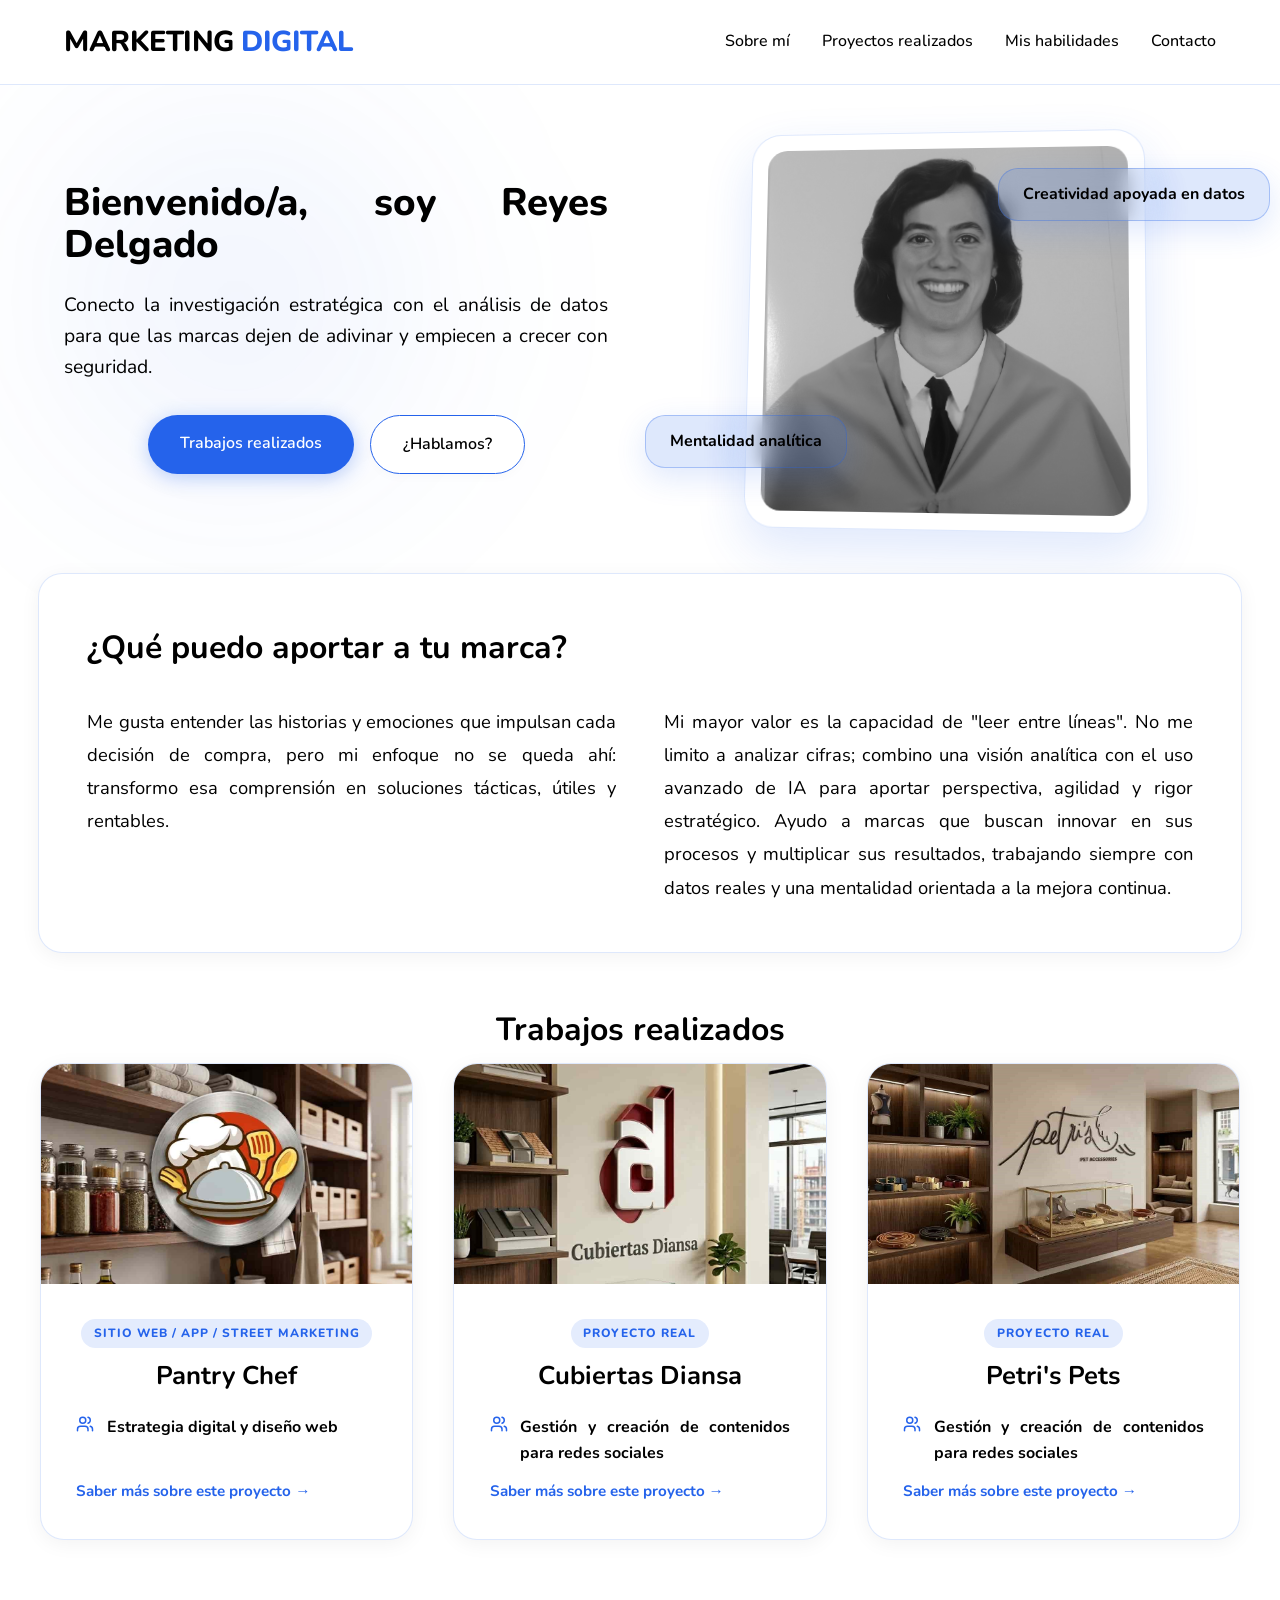
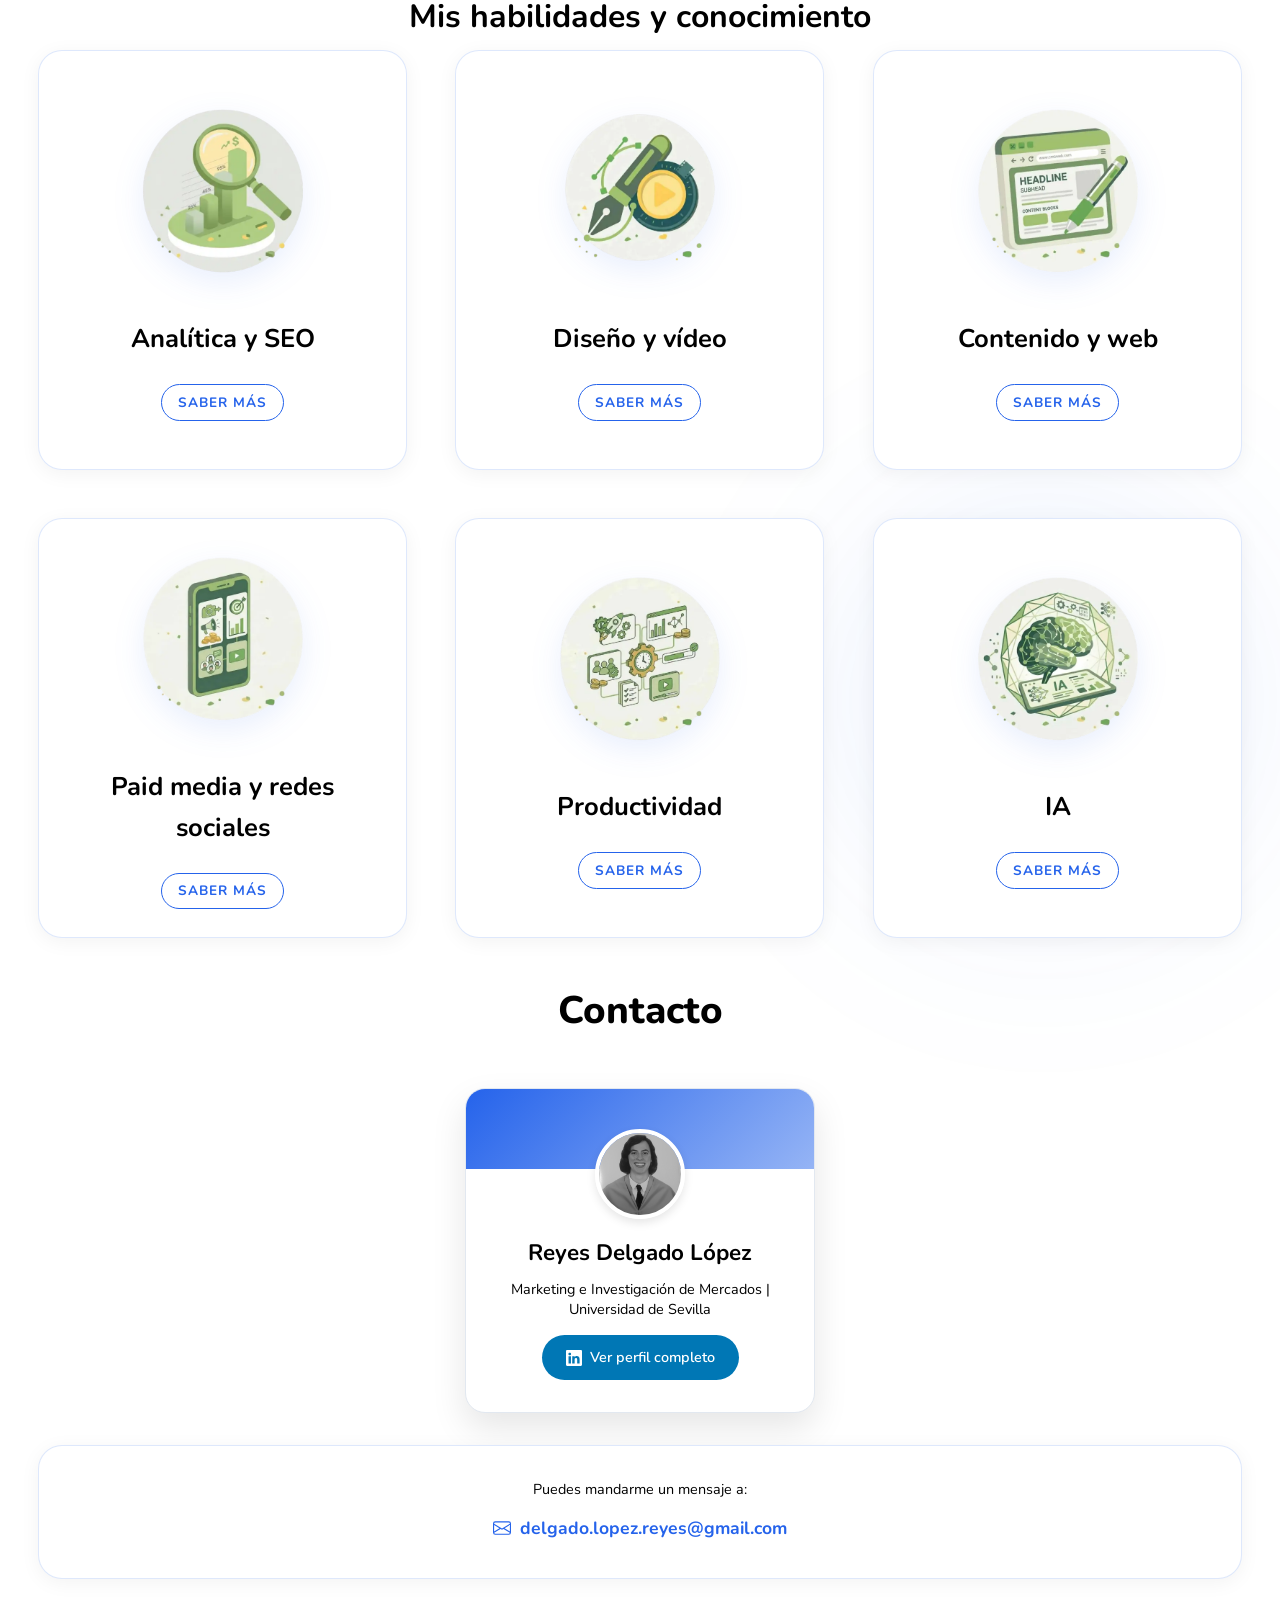
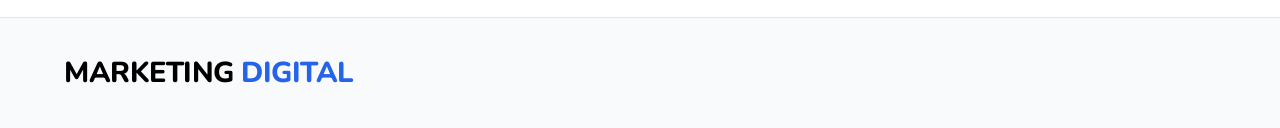
==== index.html @ f90181b6 "Add files via upload" ====
<!DOCTYPE html>
<html lang="es">
<head>
    <meta charset="UTF-8">
    <meta name="viewport" content="width=device-width, initial-scale=1.0">
    <title>Marketing digital</title>
    <meta name="description" content="Portfolio profesional de marketing digital.">
    <link rel="stylesheet" href="style.css">
    <link rel="preconnect" href="https://fonts.googleapis.com">
    <link rel="preconnect" href="https://fonts.gstatic.com" crossorigin>
    <link href="https://fonts.googleapis.com/css2?family=Nunito:wght@300;400;600;700;800&display=swap" rel="stylesheet">
    <link rel="icon" type="image/png" href="logo.png">
    <script src="https://t.contentsquare.net/uxa/c8f39b7893210.js" defer></script>
</head>
<body>
    <div class="blob-bg"></div>
    <div class="blob-bg blob-2"></div>
    <nav class="navbar">
        <a href="index.html" class="logo">MARKETING <span class="highlight">DIGITAL</span></a>
        <ul class="nav-links">
            <li><a href="#about">Sobre mí</a></li>
            <li><a href="#projects">Proyectos realizados</a></li>
            <li><a href="#expertise">Mis habilidades</a></li>
            <li><a href="#contact">Contacto</a></li>
        </ul>
        <button class="mobile-menu-btn">
            <div class="bar"></div>
            <div class="bar"></div>
            <div class="bar"></div>
        </button>
    </nav>

    <main>
        <section id="home" class="hero">
            <div class="hero-content reveal-left">
                <h1 class="title">Bienvenido/a, soy Reyes Delgado</h1>
                <p class="description">
                    Conecto la investigación estratégica con el análisis de datos para que las marcas dejen de adivinar y empiecen a crecer con seguridad.
                </p>
                <div class="cta-group">
                    <a href="#projects" class="btn btn-primary">Trabajos realizados</a>
                    <a href="#contact" class="btn btn-secondary">¿Hablamos?</a>
                </div>
            </div>
            <div class="hero-visual reveal-right">
                <div class="glass-card main-glass">
                    <img src="hero-asset.png" alt="Marketing and AI Strategy" id="hero-img" fetchpriority="high" decoding="async">
                </div>
                <div class="floating-badge badge-1">Creatividad apoyada en datos</div>
                <div class="floating-badge badge-2">Mentalidad analítica</div>
            </div>
        </section>

        <section id="about" class="about reveal">
            <div class="glass-card about-card" style="padding: 3rem;">
                <h2 class="section-title" style="margin-bottom: 2rem; text-align: left;">¿Qué puedo aportar a tu marca?</h2>
                <div style="display: grid; grid-template-columns: repeat(auto-fit, minmax(400px, 1fr)); gap: 3rem;">
                    <p style="font-size: 1.15rem; color: var(--text-muted); line-height: 1.8; text-align: justify;">
                        Me gusta entender las historias y emociones que impulsan cada decisión de compra, pero mi enfoque no se queda ahí: transformo esa comprensión en soluciones tácticas, útiles y rentables.
                    </p>
                    <p style="font-size: 1.15rem; color: var(--text-muted); line-height: 1.8; text-align: justify;">
                        Mi mayor valor es la capacidad de "leer entre líneas". No me limito a analizar cifras; combino una visión analítica con el uso avanzado de IA para aportar perspectiva, agilidad y rigor estratégico. Ayudo a marcas que buscan innovar en sus procesos y multiplicar sus resultados, trabajando siempre con datos reales y una mentalidad orientada a la mejora continua.
                    </p>
                </div>
            </div>
        </section>

        <section id="projects" class="projects reveal">
            <h2 class="section-title">Trabajos realizados</h2>            
            <div class="projects-grid">
                <!-- Proyecto 1: Pantry Chef -->
                <div class="project-card glass-card" 
                     data-title="Pantry Chef"
                     data-image="pantry-chef.jpg"
                     data-role="Desarrollo de plataforma web, estrategia de marketing digital y diseño de experiencia de usuario (UX)."
                     data-problem="El desperdicio alimentario y la falta de tiempo para planificar comidas saludables. Muchos usuarios no saben qué cocinar con los ingredientes que ya tienen en casa, lo que genera gastos innecesarios y desperdicio."
                     data-solution="Creación de Pantry Chef, una solución digital que transforma la despensa en un aliado saludable. Diseñé una landing page optimizada y una estrategia de comunidad que fomenta la sostenibilidad a través de recetas personalizadas e inteligentes."
                     data-results="Identidad de marca consolidada, una interfaz intuitiva con alta tasa de conversión proyectada y una comunidad activa que reduce el impacto ambiental individual.">
                    <div class="project-image">
                        <img src="pantry-chef.jpg" alt="Pantry Chef Landing Page">
                        <div class="project-overlay">
                            <a href="proyecto-pantry-chef.html" class="view-project-btn">Ver proyecto completo</a>
                        </div>
                    </div>
                    <div class="project-info">
                        <div class="project-header">
                            <span class="project-tag">Sitio Web / App / Street Marketing</span>
                            <h3>Pantry Chef</h3>
                        </div>
                        <p class="project-role">
                            <svg xmlns="http://www.w3.org/2000/svg" width="18" height="18" viewBox="0 0 24 24" fill="none" stroke="currentColor" stroke-width="2" stroke-linecap="round" stroke-linejoin="round"><path d="M16 21v-2a4 4 0 0 0-4-4H6a4 4 0 0 0-4 4v2"/><circle cx="9" cy="7" r="4"/><path d="M22 21v-2a4 4 0 0 0-3-3.87"/><path d="M16 3.13a4 4 0 0 1 0 7.75"/></svg>
                            <strong>Estrategia digital y diseño web</strong>
                        </p>
                        
                        
                        
                        <a href="proyecto-pantry-chef.html" class="more-link">Saber más sobre este proyecto →</a>
                    </div>
                </div>

                <!-- Proyecto 2 -->
                <div class="project-card glass-card"
                     data-title="Cubiertas Diansa"
                     data-image="cubiertas-diansa.jpg"
                     data-role="Gestión y creación de contenidos para las redes sociales."
                     data-problem="Una empresa de servicios perdía el 60% de sus leads por falta de seguimiento inmediato y personalización. El equipo de ventas no daba abasto con las consultas manuales, lo que generaba frustración en los clientes."
                     data-solution="Propuse la integración de un sistema de pre-calificación mediante IA que automatiza la primera respuesta. Esto permite segmentar los leads en tiempo real según su intención de compra y derivarlos automáticamente al comercial adecuado."
                     data-results="Reducción del tiempo de respuesta de 4 horas a 2 minutos. Incremento del 25% en la tasa de cierre de ventas y ahorro de 10 horas semanales por empleado en tareas administrativas.">
                    <div class="project-image">
                        <img src="cubiertas-diansa.jpg" alt="Cubiertas Diansa">
                        <div class="project-overlay">
                            <a href="proyecto-cubiertas-diansa.html" class="view-project-btn">Ver proyecto completo</a>
                        </div>
                    </div>
                    <div class="project-info">
                        <div class="project-header">
                            <span class="project-tag">Proyecto real</span>
                            <h3>Cubiertas Diansa</h3>
                        </div>
                        <p class="project-role">
                            <svg xmlns="http://www.w3.org/2000/svg" width="18" height="18" viewBox="0 0 24 24" fill="none" stroke="currentColor" stroke-width="2" stroke-linecap="round" stroke-linejoin="round"><path d="M16 21v-2a4 4 0 0 0-4-4H6a4 4 0 0 0-4 4v2"/><circle cx="9" cy="7" r="4"/><path d="M22 21v-2a4 4 0 0 0-3-3.87"/><path d="M16 3.13a4 4 0 0 1 0 7.75"/></svg>
                            <strong>Gestión y creación de contenidos para redes sociales</strong>
                        </p>
                                                <!-- Mini Galería de previsualización -->
                                               <a href="proyecto-cubiertas-diansa.html" class="more-link">Saber más sobre este proyecto →</a>
                    </div>
                </div>

                <!-- Proyecto 3 -->
                <div class="project-card glass-card"
                     data-title="Petri's Pets"
                     data-image="https://images.unsplash.com/photo-1611162617213-7d7a39e9b1d7?auto=format&fit=crop&q=80&w=800"
                     data-role="Dirección creativa y planificación de contenidos en redes."
                     data-problem="Una marca tradicional necesitaba rejuvenecer su imagen para atraer a la Generación Z sin alienar a su base actual de clientes de mediana edad, quienes valoraban la sobriedad."
                     data-solution="Diseñé una campaña omnicanal centrada en storytelling visual vibrante. Creamos una submarca digital con un lenguaje visual renovado y colaboraciones con micro-influencers alineados con los valores de sostenibilidad de la marca."
                     data-results="Aumento del engagement en un 45% en perfiles jóvenes, crecimiento del 20% en ventas online y mejora del sentimiento positivo de marca en un 30% según auditoría social.">
                    <div class="project-image">
                        <img src="petris-pets.jpg" alt="Petri's Pets">
                        <div class="project-overlay">
                            <a href="proyecto-petris-pets.html" class="view-project-btn">Ver proyecto completo</a>
                        </div>
                    </div>
                    <div class="project-info">
                        <div class="project-header">
                            <span class="project-tag">Proyecto real</span>
                            <h3>Petri's Pets</h3>
                        </div>
                        <p class="project-role">
                            <svg xmlns="http://www.w3.org/2000/svg" width="18" height="18" viewBox="0 0 24 24" fill="none" stroke="currentColor" stroke-width="2" stroke-linecap="round" stroke-linejoin="round"><path d="M16 21v-2a4 4 0 0 0-4-4H6a4 4 0 0 0-4 4v2"/><circle cx="9" cy="7" r="4"/><path d="M22 21v-2a4 4 0 0 0-3-3.87"/><path d="M16 3.13a4 4 0 0 1 0 7.75"/></svg>
                            <strong>Gestión y creación de contenidos para redes sociales</strong>
                        </p>
                        
                        <a href="proyecto-petris-pets.html" class="more-link">Saber más sobre este proyecto →</a>
                    </div>
                </div>
            </div>
        </section>

        <section id="expertise" class="expertise">
            <h2 class="section-title reveal">Mis habilidades y conocimiento</h2>
            <div class="grid">
                <!-- Analítica y SEO -->
                <div class="flip-card reveal">
                    <div class="flip-card-inner">
                        <div class="flip-card-front glass-card">
                            <img src="./analytics.png" alt="Analítica y SEO" loading="lazy" decoding="async">
                            <h3>Analítica y SEO</h3>
                            <span class="card-hint">Saber más</span>
                        </div>
                        <div class="flip-card-back glass-card">
                            <h3>Analítica y SEO</h3>
                            <p>Transformo métricas en decisiones con <strong>GA4</strong>, <strong>Hotjar</strong>, <strong>Search Console</strong> y <strong>Power BI</strong>. Domino el SEO técnico y estratégico con <strong>SE Ranking</strong> y <strong>Screaming Frog</strong>.</p>
                        </div>
                    </div>
                </div>
                <!-- Diseño y Vídeo -->
                <div class="flip-card reveal" style="transition-delay: 0.1s;">
                    <div class="flip-card-inner">
                        <div class="flip-card-front glass-card">
                            <img src="./design.png" alt="Diseño y vídeo" loading="lazy" decoding="async">
                            <h3>Diseño y vídeo</h3>
                            <span class="card-hint">Saber más</span>
                        </div>
                        <div class="flip-card-back glass-card">
                            <h3>Diseño y vídeo</h3>
                            <p>Tengo experiencia en diseño gráfico utilizando <strong>Canva</strong> y <strong>Procreate</strong> y en edición de vídeo utilizando <strong>CapCut</strong> e <strong>iMovie</strong> para contenido de alto impacto.</p>
                        </div>
                    </div>
                </div>
                <!-- Gestión de Contenidos y Web -->
                <div class="flip-card reveal" style="transition-delay: 0.2s;">
                    <div class="flip-card-inner">
                        <div class="flip-card-front glass-card">
                            <img src="./content.png" alt="Contenido y web" loading="lazy" decoding="async">
                            <h3>Contenido y web</h3>
                            <span class="card-hint">Saber más</span>
                        </div>
                        <div class="flip-card-back glass-card">
                            <h3>Contenido y web</h3>
                            <p>Me manejo con <strong>WordPress</strong>, <strong>PrestaShop</strong> y <strong>Drupal</strong> para gestionar contenido. Además, cuento con experiencia en email marketing mediante <strong>Mailchimp</strong> y <strong>Constant Contact</strong> y conocimientos de <strong>HTML/CSS</strong>, utilizando herramientas como <strong>VS Code</strong>.</p>
                        </div>
                    </div>
                </div>
                <!-- Social Media y Paid Media -->
                <div class="flip-card reveal" style="transition-delay: 0.3s;">
                    <div class="flip-card-inner">
                        <div class="flip-card-front glass-card">
                            <img src="paid-media.png" alt="Paid media y redes" loading="lazy" decoding="async">
                            <h3>Paid media y redes sociales</h3>
                            <span class="card-hint">Saber más</span>
                        </div>
                        <div class="flip-card-back glass-card">
                            <h3>Paid media y redes sociales</h3>
                            <p>He gestionado campañas en <strong>Google Ads</strong> y <strong>Meta Ads</strong>. Además, he administrado las redes sociales de diversos clientes mediante <strong>Meta Business Suite</strong>, planificando contenido y supervisando los insights.</p>
                        </div>
                    </div>
                </div>
                <!-- Organización y Productividad -->
                <div class="flip-card reveal" style="transition-delay: 0.4s;">
                    <div class="flip-card-inner">
                        <div class="flip-card-front glass-card">
                            <img src="productividad.png" alt="Productividad" loading="lazy" decoding="async">
                            <h3>Productividad</h3>
                            <span class="card-hint">Saber más</span>
                        </div>
                        <div class="flip-card-back glass-card">
                            <h3>Productividad</h3>
                            <p>Organizo y gestiono tareas mediante herramientas como <strong>Notion</strong> y <strong>Trello</strong>. Además, domino suites de productividad como <strong>Microsoft Office</strong> y <strong>Google Workspace</strong>, lo que me permite coordinar proyectos de forma eficiente, estructurada y colaborativa.</p>
                        </div>
                    </div>
                </div>
                <!-- IA y Automatización -->
                <div class="flip-card reveal" style="transition-delay: 0.5s;">
                    <div class="flip-card-inner">
                        <div class="flip-card-front glass-card">
                            <img src="ia.png" alt="IA" loading="lazy" decoding="async">
                            <h3>IA</h3>
                            <span class="card-hint">Saber más</span>
                        </div>
                        <div class="flip-card-back glass-card">
                            <h3>IA</h3>
                            <p>Me apasiona explorar nuevas herramientas de IA y estar al día de las últimas tendencias en marketing y tecnología. Utilizo soluciones como <strong>Claude Code</strong> para automatizar tareas rutinarias y optimizar procesos.</p>
                        </div>
                    </div>
                </div>
            </div>
        </section>

        <section id="contact" class="contact">
                <div class="contact-sidebar">
                    <h1 class="title">Contacto</h1>
                    <div class="linkedin-custom-card">
                        <div class="linkedin-header"></div>
                        <div class="linkedin-body">
                            <div class="profile-pic-container">
                                <img src="hero-asset.png" alt="Linkedin profile" class="profile-pic">
                            </div>
                            <h3>Reyes Delgado López</h3>
                            <p class="headline">Marketing e Investigación de Mercados | Universidad de Sevilla</p>
                            
                            <a href="https://es.linkedin.com/in/reyes-delgado-lopez" target="_blank" class="linkedin-btn">
                                <svg xmlns="http://www.w3.org/2000/svg" width="16" height="16" fill="currentColor" viewBox="0 0 16 16">
                                    <path d="M0 1.146C0 .513.526 0 1.175 0h13.65C15.474 0 16 .513 16 1.146v13.708c0 .633-.526 1.146-1.175 1.146H1.175C.526 16 0 15.487 0 14.854V1.146zm4.943 12.248V6.169H2.542v7.225h2.401zm-1.2-8.212c.837 0 1.358-.554 1.358-1.248-.015-.709-.52-1.248-1.342-1.248-.822 0-1.359.54-1.359 1.248 0 .694.521 1.248 1.327 1.248h.016zm4.908 8.212V9.359c0-.216.016-.432.08-.586.173-.431.568-.878 1.232-.878.869 0 1.216.662 1.216 1.634v3.865h2.401V9.25c0-2.22-1.184-3.252-2.764-3.252-1.274 0-1.845.7-2.165 1.193v.025h-.016a5.54 5.54 0 0 1 .016-.025V6.169h-2.4c.03.678 0 7.225 0 7.225h2.4z"/>
                                </svg>
                                Ver perfil completo
                            </a>
                        </div>
                    </div>

                    <div class="direct-contact-mini glass-card">
                        <p>Puedes mandarme un mensaje a:</p>
                        <a href="mailto:delgado.lopez.reyes@gmail.com" class="email-link-mini">
                            <svg xmlns="http://www.w3.org/2000/svg" width="18" height="18" fill="currentColor" viewBox="0 0 16 16">
                                <path d="M0 4a2 2 0 0 1 2-2h12a2 2 0 0 1 2 2v8a2 2 0 0 1-2 2H2a2 2 0 0 1-2-2V4Zm2-1a1 1 0 0 0-1 1v.217l7 4.2 7-4.2V4a1 1 0 0 0-1-1H2Zm13 2.383-4.708 2.825L15 11.105V5.383Zm-.034 6.876-5.64-3.471L8 9.583l-1.326-.795-5.64 3.47A1 1 0 0 0 2 13h12a1 1 0 0 0 .966-.741ZM1 11.105l4.708-2.897L1 5.383v5.722Z"/>
                            </svg>
                            delgado.lopez.reyes@gmail.com
                        </a>
                    </div>
                </div>
            </div>
        </section>
    </main>

    <footer>
        <div class="footer-content">
            <a href="index.html" class="logo">MARKETING <span class="highlight">DIGITAL</span></a>
        </div>
    </footer>

    <script src="script.js"></script>

</body>
</html>
---- style.css ----
:root {
    --bg-main: #ffffff;
    --text-main: #000000;
    --text-muted: #000000;
    --primary: #2563eb;
    --secondary: #2563eb;
    --glass-bg: rgba(255, 255, 255, 0.8);
    --glass-border: rgba(37, 99, 235, 0.15);
}

* {
    margin: 0;
    padding: 0;
    box-sizing: border-box;
}

body {
    font-family: 'Nunito', sans-serif;
    background-color: var(--bg-main);
    color: var(--text-main);
    line-height: 1.6;
    overflow-x: hidden;
    position: relative;
}

h1, h2, h3, h4, .logo, .nav-links {
    font-family: 'Nunito', sans-serif;
}

/* Background Blobs - All in Green Lime */
.blob-bg {
    position: absolute; /* Changed from fixed to absolute for better scroll performance */
    top: 0;
    left: -5%;
    width: 600px;
    height: 600px;
    border-radius: 50%;
    background: radial-gradient(circle, rgba(37, 99, 235, 0.08) 0%, rgba(255, 255, 255, 0) 70%);
    z-index: -1;
    filter: blur(80px);
    pointer-events: none;
}
.blob-bg.blob-2 {
    top: 2000px; /* Positioned further down instead of fixed bottom */
    left: auto;
    right: -5%;
    background: radial-gradient(circle, rgba(37, 99, 235, 0.12) 0%, rgba(255, 255, 255, 0) 70%);
}

.gradient-text {
    color: #000000;
}

/* Glassmorphism utility - Green Lime theme */
.glass-card {
    background: #ffffff; /* Removed expensive backdrop-filter */
    border: 1px solid var(--glass-border);
    border-radius: 24px;
    box-shadow: 0 4px 20px rgba(0, 0, 0, 0.05); /* Simplified shadow */
}

/* Navbar */
.navbar {
    position: fixed;
    top: 0;
    width: 100%;
    display: flex;
    justify-content: space-between;
    align-items: center;
    padding: 1.2rem 5%;
    background: #ffffff; /* Removed backdrop-filter */
    border-bottom: 1px solid var(--glass-border);
    z-index: 1000;
    transition: box-shadow 0.3s ease;
}

.navbar.scrolled {
    box-shadow: 0 4px 20px rgba(0, 0, 0, 0.08);
}

.logo {
    font-size: 1.8rem;
    font-weight: 800;
    letter-spacing: -0.5px;
    color: var(--text-main);
    text-decoration: none;
}
.highlight {
    color: var(--primary);
}

.nav-links {
    display: flex;
    list-style: none;
    gap: 2rem;
}

.nav-links a {
    color: var(--text-main);
    text-decoration: none;
    font-weight: 500;
    font-size: 1rem;
    transition: color 0.3s ease;
    position: relative;
}

.nav-links a::after {
    content: '';
    position: absolute;
    width: 0;
    height: 2px;
    bottom: -4px;
    left: 0;
    background: var(--primary);
    transition: width 0.3s ease;
}

.nav-links a:hover {
    color: var(--primary);
}

.nav-links a:hover::after {
    width: 100%;
}

.mobile-menu-btn {
    display: none;
    background: none;
    border: none;
    cursor: pointer;
}
.bar {
    width: 25px;
    height: 2px;
    background: var(--text-main);
    margin: 5px 0;
    transition: 0.3s;
}

/* Hero Section */
.hero {
    min-height: auto;
    display: flex;
    align-items: center;
    padding: 8rem 5% 2rem;
    gap: 4rem;
}

.hero-content {
    flex: 1;
    text-align: center;
}

.subtitle {
    font-size: 1.1rem;
    color: #000000;
    text-transform: uppercase;
    letter-spacing: 2px;
    margin-bottom: 1rem;
    font-weight: 700;
}

.title {
    font-size: 2.4rem;
    line-height: 1.1;
    margin-bottom: 1.5rem;
    font-weight: 800;
    color: var(--text-main);
    max-width: 800px;
    margin: 0 auto 1.5rem;
    text-align: justify;
}

.description {
    font-size: 1.2rem;
    color: var(--text-muted);
    margin-bottom: 2rem;
    max-width: 600px;
    text-align: justify;
    margin: 0 auto 2rem;
}

.cta-group {
    display: flex;
    gap: 1rem;
    justify-content: center;
}

.btn {
    padding: 1rem 2rem;
    border-radius: 50px;
    font-weight: 600;
    text-decoration: none;
    transition: all 0.3s ease;
    cursor: pointer;
    border: none;
    font-family: 'Nunito', sans-serif;
    font-size: 1rem;
}

.btn-primary {
    background: var(--primary);
    color: white;
    box-shadow: 0 4px 20px rgba(37, 99, 235, 0.3);
}

.btn-primary:hover {
    transform: translateY(-2px);
    background: #1d4ed8; /* Darker blue */
    box-shadow: 0 6px 25px rgba(37, 99, 235, 0.45);
}

.btn-secondary {
    background: white;
    color: var(--text-main);
    border: 1px solid var(--primary);
    box-shadow: 0 4px 10px rgba(0,0,0,0.02);
}

.btn-secondary:hover {
    background: #f8fafc;
    border-color: #1d4ed8;
}

.hero-visual {
    flex: 1;
    position: relative;
    display: flex;
    justify-content: center;
    align-items: center;
}

.main-glass {
    width: 400px;
    height: 400px;
    border-radius: 30px;
    padding: 1rem;
    overflow: hidden;
    position: relative;
    transform: perspective(1000px) rotateY(-5deg) rotateX(5deg);
    transition: transform 0.5s ease;
    box-shadow: 0 20px 50px rgba(37, 99, 235, 0.15);
    backface-visibility: hidden;
    -webkit-backface-visibility: hidden;
}

.main-glass:hover {
    transform: perspective(1000px) rotateY(0deg) rotateX(0deg);
}

.main-glass img {
    width: 100%;
    height: 100%;
    object-fit: cover;
    border-radius: 20px;
}

.floating-badge {
    position: absolute;
    background: rgba(37, 99, 235, 0.15);
    backdrop-filter: blur(10px);
    padding: 0.8rem 1.5rem;
    border-radius: 20px;
    border: 1px solid rgba(37, 99, 235, 0.3);
    font-weight: 700;
    box-shadow: 0 10px 30px rgba(37, 99, 235, 0.15);
    animation: float 3s ease-in-out infinite;
    color: #000000;
    z-index: 10;
}

.badge-1 {
    top: 10%;
    right: -10%;
    color: #000000;
}

.badge-2 {
    bottom: 15%;
    left: -5%;
    color: #000000;
    animation-delay: -2s;
}

@keyframes float {
    0%, 100% { transform: translateY(0); }
    50% { transform: translateY(-5px); }
}

/* General Section Styles */
section {
    padding: 1% 3% 3% 3%;
}

.section-title {
    font-size: 2rem;
    text-align: center;
    margin-bottom: 0.5rem;
}

.section-subtitle {
    text-align: center;
    color: var(--text-muted);
    margin-bottom: 3rem;
    font-size: 1.1rem;
    font-weight: 600;
    opacity: 0.8;
}

/* Projects Section */
.projects-grid {
    display: grid;
    grid-template-columns: repeat(auto-fit, minmax(320px, 1fr));
    gap: 2.5rem;
    max-width: 1200px;
    margin: 0 auto;
}

.project-card {
    display: flex;
    flex-direction: column;
    overflow: hidden;
    transition: all 0.4s cubic-bezier(0.175, 0.885, 0.32, 1.275);
    background: white;
    height: 100%;
    position: relative;
    border: 1px solid var(--glass-border);
}

.project-card:hover {
    transform: translateY(-12px);
    box-shadow: 0 25px 50px rgba(37, 99, 235, 0.15);
    border-color: var(--primary);
}

.project-image {
    width: 100%;
    height: 220px;
    overflow: hidden;
    position: relative;
}

.project-image img {
    width: 100%;
    height: 100%;
    object-fit: cover;
    transition: transform 0.6s ease;
}

.project-overlay {
    position: absolute;
    top: 0;
    left: 0;
    width: 100%;
    height: 100%;
    background: rgba(37, 99, 235, 0.8);
    display: flex;
    justify-content: center;
    align-items: center;
    opacity: 0;
    transition: opacity 0.3s ease;
}

.project-card:hover .project-overlay {
    opacity: 1;
}

.view-project-btn {
    padding: 0.8rem 1.5rem;
    background: white;
    color: var(--primary);
    text-decoration: none;
    font-weight: 700;
    border-radius: 50px;
    transform: translateY(20px);
    transition: all 0.3s ease;
}

.project-card:hover .view-project-btn {
    transform: translateY(0);
}

.project-info {
    padding: 2.2rem;
    flex-grow: 1;
    display: flex;
    flex-direction: column;
}

.project-header {
    margin-bottom: 1.5rem;
    text-align: center;
}

.project-tag {
    display: inline-block;
    padding: 0.3rem 0.8rem;
    background: rgba(37, 99, 235, 0.12);
    color: var(--primary);
    border-radius: 50px;
    font-size: 0.75rem;
    font-weight: 800;
    text-transform: uppercase;
    letter-spacing: 1px;
    margin-bottom: 0.8rem;
}

.project-info h3 {
    font-size: 1.6rem;
    line-height: 1.2;
    color: var(--text-main);
}

.project-role {
    display: flex;
    align-items: flex-start;
    gap: 0.8rem;
    font-size: 1rem;
    color: var(--text-main);
    border-radius: 12px;
    text-align: justify;
    margin-bottom: 0.8rem;
}

.project-role svg {
    color: var(--primary);
    flex-shrink: 0;
}

.project-details {
    display: flex;
    flex-direction: column;
    gap: 1.2rem;
    margin-bottom: 2rem;
}

.detail-item {
    display: flex;
    align-items: flex-start;
    gap: 1rem;
    font-size: 0.95rem;
    line-height: 1.5;
    color: var(--text-muted);
    text-align: justify;
}

.detail-item svg {
    color: var(--primary);
    margin-top: 3px;
    flex-shrink: 0;
}

.more-link {
    margin-top: auto;
    color: var(--primary);
    text-decoration: none;
    font-weight: 700;
    font-size: 0.95rem;
    display: flex;
    align-items: center;
    gap: 0.5rem;
    transition: transform 0.3s ease;
}

.more-link:hover {
    transform: translateX(5px);
}

/* Project Skills Pills */
.skills-pills {
    display: flex;
    flex-wrap: wrap;
    gap: 0.6rem;
}

.skill-pill {
    padding: 0.4rem 0.8rem;
    background: #f1f5f9;
    border: 1px solid #e2e8f0;
    border-radius: 8px;
    font-size: 0.8rem;
    font-weight: 600;
    color: var(--text-main);
    transition: all 0.3s ease;
}

.project-card:hover .skill-pill {
    background: rgba(37, 99, 235, 0.08);
    border-color: rgba(37, 99, 235, 0.3);
    color: var(--primary);
}

/* Expertise - Flip Cards */
.grid {
    display: grid;
    grid-template-columns: repeat(auto-fit, minmax(300px, 1fr));
    gap: 3rem;
}

.flip-card {
    background-color: transparent;
    height: 420px;
    cursor: pointer;
}

.flip-card-inner {
    position: relative;
    width: 100%;
    height: 100%;
    text-align: center;
    transition: transform 0.4s ease;
}

.flip-card:hover .flip-card-inner {
    transform: scale(1.02); /* Simplified from rotateY for better performance */
}

.flip-card-front, .flip-card-back {
    position: absolute;
    width: 100%;
    height: 100%;
    display: flex;
    flex-direction: column;
    justify-content: center;
    align-items: center;
    padding: 2.5rem 2rem;
    border-radius: 24px;
    transition: opacity 0.3s ease;
}

.flip-card-front {
    background: #ffffff;
    border: 1px solid var(--glass-border);
    z-index: 2;
}

.flip-card:hover .flip-card-front {
    opacity: 0;
    pointer-events: none;
}

.flip-card-front img {
    width: 180px;
    height: 180px;
    object-fit: contain;
    margin-bottom: 2.5rem;
    filter: drop-shadow(0 10px 15px rgba(37, 99, 235, 0.1));
}

.flip-card-front h3 {
    font-size: 1.6rem;
    color: var(--text-main);
}

.card-hint {
    margin-top: 1.5rem;
    font-size: 0.85rem;
    color: var(--primary);
    font-weight: 700;
    text-transform: uppercase;
    letter-spacing: 1px;
    border: 1px solid var(--primary);
    padding: 0.4rem 1rem;
    border-radius: 50px;
}

.flip-card-back {
    background: #ffffff;
    border: 1px solid var(--glass-border);
    opacity: 0;
    z-index: 1;
}

.flip-card:hover .flip-card-back {
    opacity: 1;
}

.flip-card-back .skill-icon {
    font-size: 3.5rem;
    margin-bottom: 1.5rem;
}

.flip-card-back h3 {
    font-size: 1.5rem;
    margin-bottom: 1rem;
}

.flip-card-back p {
    color: var(--text-muted);
    font-size: 0.9rem;
    line-height: 1.5;
    text-align: center;
}

.flip-card-back strong {
    color: var(--primary);
}

/* Experience Timeline */
.timeline {
    max-width: 800px;
    margin: 0 auto;
    position: relative;
}

.timeline::before {
    content: '';
    position: absolute;
    left: 20px;
    top: 0;
    height: 100%;
    width: 2px;
    background: #e2e8f0;
}

.timeline-item {
    position: relative;
    padding-left: 60px;
    margin-bottom: 3rem;
}

.timeline-dot {
    position: absolute;
    left: 14px;
    top: 0;
    width: 14px;
    height: 14px;
    border-radius: 50%;
    background: var(--primary);
    box-shadow: 0 0 10px rgba(37, 99, 235, 0.4);
}

.timeline-content {
    padding: 2rem;
    transition: transform 0.3s ease, background 0.3s ease, box-shadow 0.3s ease;
}

.timeline-content:hover {
    transform: translateX(10px);
    background: white;
    border-color: var(--primary);
    box-shadow: 0 15px 35px rgba(37, 99, 235, 0.08);
}

.timeline-content .date {
    display: inline-block;
    padding: 0.3rem 1rem;
    background: rgba(0, 0, 0, 0.05);
    color: #000000;
    border-radius: 50px;
    font-size: 0.85rem;
    font-weight: 600;
    margin-bottom: 1rem;
}

.timeline-content h3 {
    font-size: 1.5rem;
    margin-bottom: 0.3rem;
}

.timeline-content h4 {
    color: var(--text-muted);
    font-weight: 400;
    margin-bottom: 1rem;
}

.timeline-content p {
    color: var(--text-muted);
    text-align: justify;
    margin-bottom: 1rem;
}

.timeline-content p:last-child {
    margin-bottom: 0;
}

/* Contact Section Grid Layout */
.contact-grid {
    display: grid;
    grid-template-columns: 1.4fr 1fr;
    gap: 3rem;
    max-width: 1100px;
    margin: 0 auto;
    align-items: start;
}

.contact-card {
    padding: 3rem;
    background: white;
    border: 1px solid var(--glass-border);
}

.contact-sidebar {
    display: flex;
    flex-direction: column;
    gap: 2rem;
}

.direct-contact-mini {
    padding: 2rem;
    text-align: center;
    background: white;
}

.direct-contact-mini p {
    font-size: 0.9rem;
    color: var(--text-muted);
    margin-bottom: 0.8rem;
}

.email-link-mini {
    display: inline-flex;
    align-items: center;
    gap: 0.6rem;
    color: var(--primary);
    text-decoration: none;
    font-weight: 700;
    font-size: 1.1rem;
    transition: transform 0.3s ease;
}

.email-link-mini:hover {
    transform: translateY(-2px);
}

.contact-form {
    display: flex;
    flex-direction: column;
    gap: 1.2rem;
}

.input-group input,
.input-group textarea {
    width: 100%;
    padding: 1rem 1.5rem;
    background: #f1f5f9;
    border: 1px solid #e2e8f0;
    border-radius: 12px;
    color: var(--text-main);
    font-family: 'Nunito', sans-serif;
    outline: none;
    transition: all 0.3s ease;
}

.input-group input:focus,
.input-group textarea:focus {
    background: white;
    border-color: var(--primary);
    box-shadow: 0 0 0 4px rgba(37, 99, 235, 0.15);
}

.submit-btn {
    width: 100%;
    padding: 1.2rem;
    font-size: 1.1rem;
}

/* Footer */
footer {
    padding: 2rem 5% 2rem;
    border-top: 1px solid #e2e8f0;
    background: #f8fafc;
}

.footer-content {
    display: flex;
    justify-content: space-between;
    align-items: center;
}

.social-links {
    display: flex;
    gap: 1.5rem;
}

.social-links a {
    color: var(--text-muted);
    text-decoration: none;
    transition: color 0.3s ease;
}

.social-links a:hover {
    color: var(--primary);
}

footer p {
    text-align: center;
    color: var(--text-muted);
    font-size: 0.9rem;
}

/* Scroll animations */
.reveal, .reveal-left, .reveal-right {
    opacity: 0;
    transition: all 0.6s cubic-bezier(0.25, 0.46, 0.45, 0.94);
    will-change: transform, opacity;
}

.reveal { transform: translateY(30px); }
.reveal-left { transform: translateX(-50px); }
.reveal-right { transform: translateX(50px); }

.reveal.active, .reveal-left.active, .reveal-right.active {
    opacity: 1;
    transform: translate(0);
}

/* Responsive */
@media (max-width: 968px) {
    .hero {
        flex-direction: column;
        text-align: center;
        padding-top: 10rem;
    }
    
    .description {
        margin: 0 auto 2.5rem;
    }

    .cta-group {
        justify-content: center;
    }

    .main-glass {
        width: 100%;
        max-width: 400px;
    }
    
    .badge-1, .badge-2 {
        display: none;
    }

    .contact-grid {
        grid-template-columns: 1fr;
        gap: 2rem;
    }

    .linkedin-custom-card {
        max-width: 100%;
    }
}

@media (max-width: 768px) {
    .nav-links {
        display: none;
    }
    .mobile-menu-btn {
        display: block;
    }
    .title {
        font-size: 3rem;
    }
    .contact-card {
        padding: 2rem 1.5rem;
    }
    /* Optimization for mobile: reduce blur complexity */
    .glass-card, .navbar {
        backdrop-filter: blur(8px);
        -webkit-backdrop-filter: blur(8px);
    }
    .blob-bg {
        filter: blur(40px);
    }
}

/* LinkedIn Custom Card */
.linkedin-custom-card {
    width: 100%;
    max-width: 350px;
    background: white;
    border-radius: 20px;
    overflow: hidden;
    box-shadow: 0 15px 35px rgba(0, 0, 0, 0.1);
    transition: transform 0.3s ease;
    border: 1px solid #e2e8f0;
    margin: 0 auto;
}

.linkedin-custom-card:hover {
    transform: translateY(-10px);
}

.linkedin-header {
    height: 80px;
    background: linear-gradient(135deg, var(--primary) 0%, #95B4F5 100%);
}

.linkedin-body {
    padding: 0 2rem 2rem;
    text-align: center;
    margin-top: -40px;
}

.profile-pic-container {
    width: 90px;
    height: 90px;
    margin: 0 auto 1rem;
    border: 4px solid white;
    border-radius: 50%;
    overflow: hidden;
    box-shadow: 0 4px 10px rgba(0,0,0,0.1);
}

.profile-pic {
    width: 100%;
    height: 100%;
    object-fit: cover;
}

.linkedin-body h3 {
    font-size: 1.4rem;
    margin-bottom: 0.5rem;
    color: #000;
}

.headline {
    font-size: 0.9rem;
    color: var(--text-muted);
    line-height: 1.4;
    margin-bottom: 1rem;
}

.location {
    font-size: 0.85rem;
    color: #64748b;
    margin-bottom: 1.5rem;
}

.linkedin-btn {
    display: inline-flex;
    align-items: center;
    gap: 0.5rem;
    background: #0077b5;
    color: white;
    text-decoration: none;
    padding: 0.7rem 1.5rem;
    border-radius: 50px;
    font-weight: 600;
    font-size: 0.9rem;
    transition: background 0.3s ease;
}

.linkedin-btn:hover {
    background: #005582;
}

.linkedin-btn svg {
    fill: white;
}

/* Direct Contact Styles */
.direct-contact {
    margin-top: 2.5rem;
    padding-top: 2rem;
    border-top: 1px solid #e2e8f0;
    text-align: center;
}

.direct-contact p {
    font-size: 0.95rem;
    color: var(--text-muted);
    margin-bottom: 1rem;
}

.email-link {
    display: inline-flex;
    align-items: center;
    gap: 0.8rem;
    color: var(--primary);
    text-decoration: none;
    font-weight: 700;
    font-size: 1.2rem;
    transition: all 0.3s ease;
    padding: 0.5rem 1rem;
    border-radius: 12px;
}

.email-link:hover {
    background: rgba(163, 198, 20, 0.05);
    transform: translateY(-2px);
}

img[src="hero-asset.png"] {
    filter: grayscale(100%);
}

/* Modal Styles */
.modal {
    display: none;
    position: fixed;
    z-index: 2000;
    left: 0;
    top: 0;
    width: 100%;
    height: 100%;
    background-color: rgba(0, 0, 0, 0.6);
    backdrop-filter: blur(8px);
    overflow-y: auto;
    padding: 2rem;
}

.modal-content {
    margin: 2rem auto;
    max-width: 1000px;
    width: 95%;
    position: relative;
    padding: 0;
    overflow: hidden;
    background: white;
    border-radius: 24px;
    box-shadow: 0 25px 50px rgba(0,0,0,0.2);
    animation: modalSlideUp 0.4s cubic-bezier(0.175, 0.885, 0.32, 1.275);
}

@keyframes modalSlideUp {
    from { transform: translateY(50px); opacity: 0; }
    to { transform: translateY(0); opacity: 1; }
}

.close-modal {
    position: absolute;
    right: 25px;
    top: 20px;
    font-size: 35px;
    font-weight: bold;
    color: #64748b;
    cursor: pointer;
    z-index: 10;
    transition: color 0.3s;
}

.close-modal:hover {
    color: var(--primary);
}

.modal-grid {
    display: grid;
    grid-template-columns: 1fr 1.2fr;
}

.modal-image {
    height: 100%;
    min-height: 400px;
}

.modal-image img {
    width: 100%;
    height: 100%;
    object-fit: cover;
}

.modal-info {
    padding: 3rem;
    background: white;
}

.modal-info h2 {
    font-size: 2.2rem;
    margin-bottom: 2rem;
    color: var(--text-main);
    line-height: 1.2;
}

.modal-section {
    margin-bottom: 1.8rem;
}

.modal-section h3 {
    font-size: 1.1rem;
    color: var(--primary);
    margin-bottom: 0.8rem;
    display: flex;
    align-items: center;
    gap: 0.6rem;
}

.modal-section p {
    font-size: 1rem;
    color: var(--text-muted);
    line-height: 1.6;
    text-align: justify;
}

.highlight-section {
    background: rgba(163, 198, 20, 0.05);
    padding: 1.5rem;
    border-radius: 16px;
    border: 1px solid rgba(163, 198, 20, 0.1);
}

@media (max-width: 850px) {
    .modal-grid {
        grid-template-columns: 1fr;
    }
    .modal-image {
        height: 250px;
        min-height: 250px;
    }
    .modal-info {
        padding: 2rem;
    }
    .modal-info h2 {
        font-size: 1.8rem;
    }
}
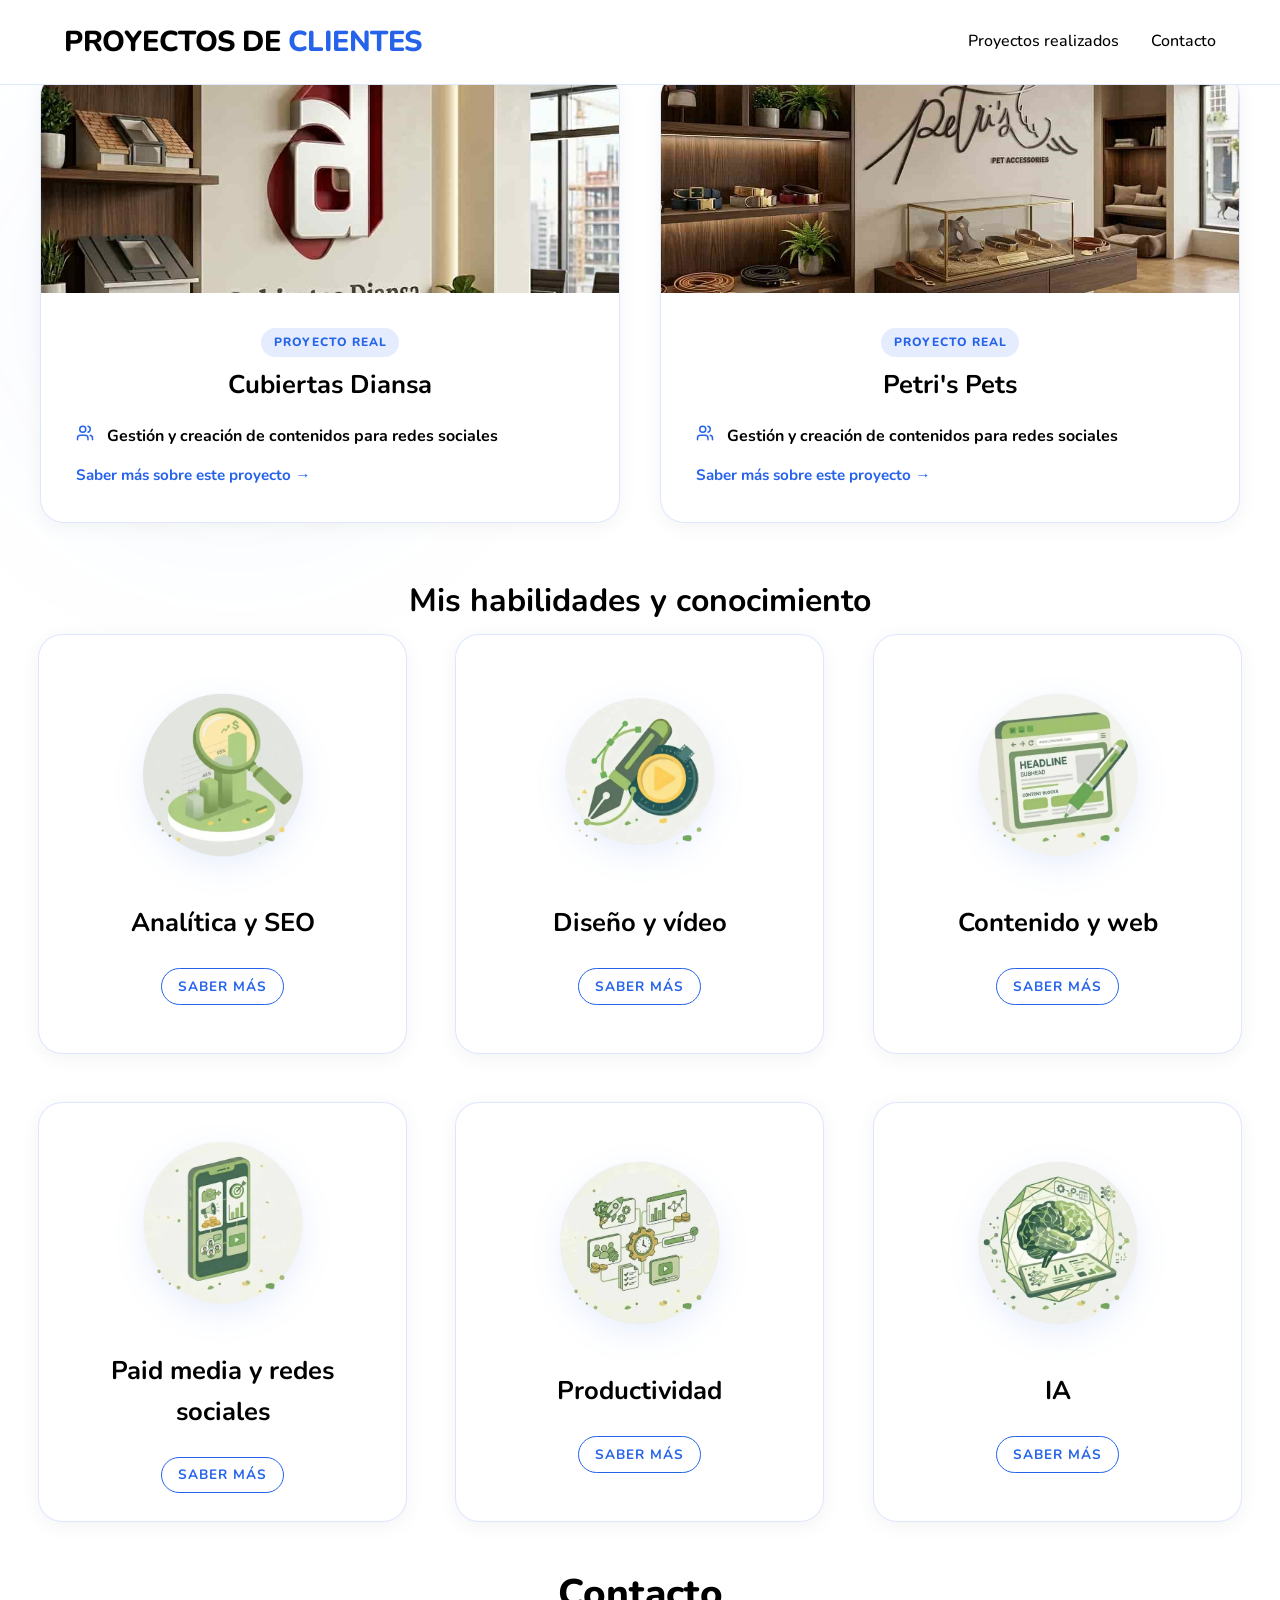
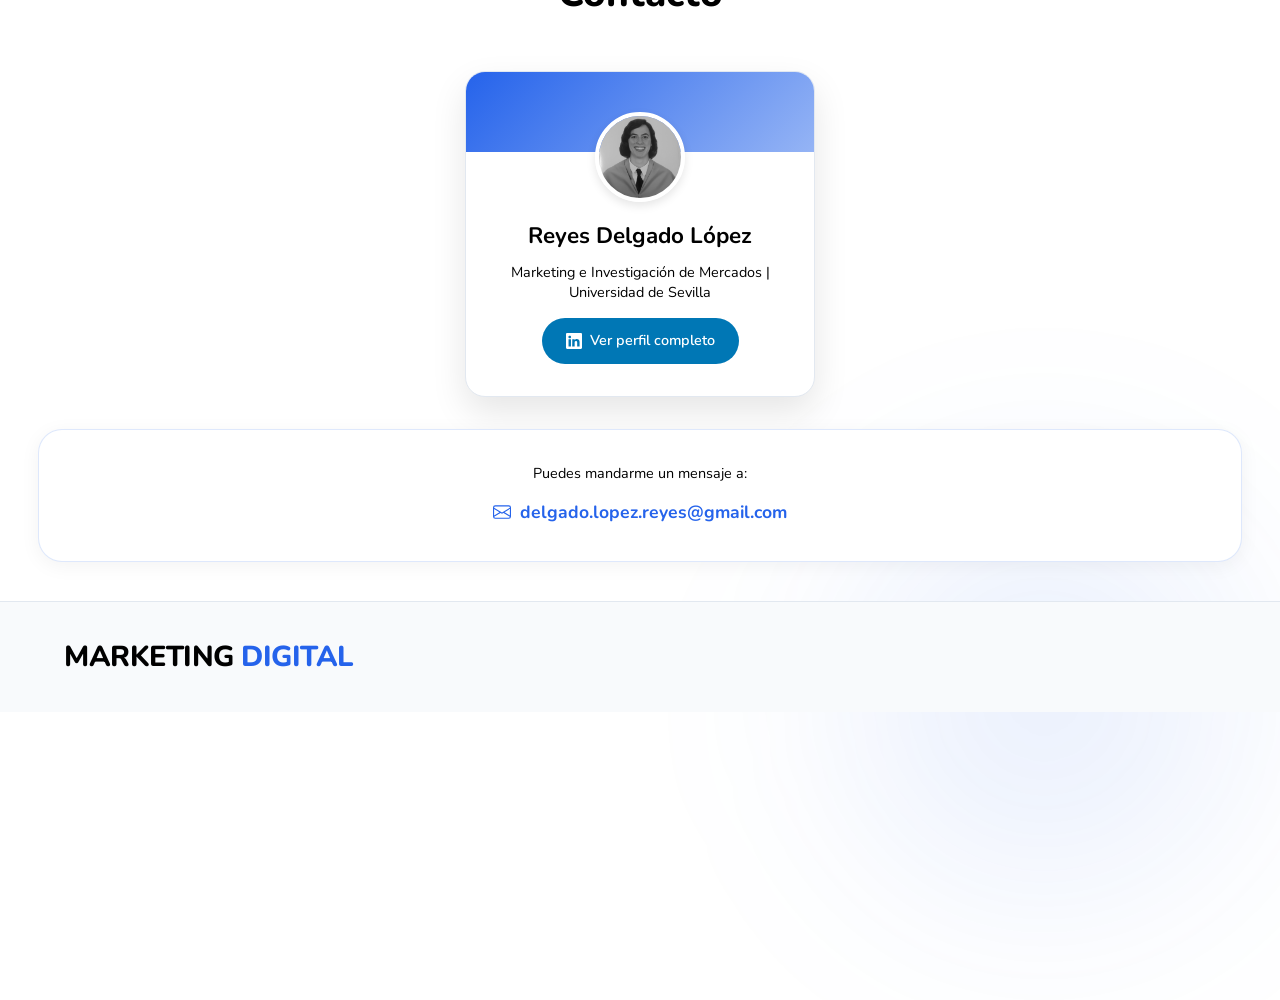
==== commit d19ed148: "Update index.html" ====
--- a/index.html
+++ b/index.html
@@ -3,24 +3,21 @@
 <head>
     <meta charset="UTF-8">
     <meta name="viewport" content="width=device-width, initial-scale=1.0">
-    <title>Marketing digital</title>
+    <title>Proyectos clientes</title>
     <meta name="description" content="Portfolio profesional de marketing digital.">
     <link rel="stylesheet" href="style.css">
     <link rel="preconnect" href="https://fonts.googleapis.com">
     <link rel="preconnect" href="https://fonts.gstatic.com" crossorigin>
     <link href="https://fonts.googleapis.com/css2?family=Nunito:wght@300;400;600;700;800&display=swap" rel="stylesheet">
     <link rel="icon" type="image/png" href="logo.png">
-    <script src="https://t.contentsquare.net/uxa/c8f39b7893210.js" defer></script>
 </head>
 <body>
     <div class="blob-bg"></div>
     <div class="blob-bg blob-2"></div>
     <nav class="navbar">
-        <a href="index.html" class="logo">MARKETING <span class="highlight">DIGITAL</span></a>
+        <a href="index.html" class="logo">PROYECTOS DE <span class="highlight">CLIENTES</span></a>
         <ul class="nav-links">
-            <li><a href="#about">Sobre mí</a></li>
             <li><a href="#projects">Proyectos realizados</a></li>
-            <li><a href="#expertise">Mis habilidades</a></li>
             <li><a href="#contact">Contacto</a></li>
         </ul>
         <button class="mobile-menu-btn">
@@ -30,74 +27,10 @@
         </button>
     </nav>
 
-    <main>
-        <section id="home" class="hero">
-            <div class="hero-content reveal-left">
-                <h1 class="title">Bienvenido/a, soy Reyes Delgado</h1>
-                <p class="description">
-                    Conecto la investigación estratégica con el análisis de datos para que las marcas dejen de adivinar y empiecen a crecer con seguridad.
-                </p>
-                <div class="cta-group">
-                    <a href="#projects" class="btn btn-primary">Trabajos realizados</a>
-                    <a href="#contact" class="btn btn-secondary">¿Hablamos?</a>
-                </div>
-            </div>
-            <div class="hero-visual reveal-right">
-                <div class="glass-card main-glass">
-                    <img src="hero-asset.png" alt="Marketing and AI Strategy" id="hero-img" fetchpriority="high" decoding="async">
-                </div>
-                <div class="floating-badge badge-1">Creatividad apoyada en datos</div>
-                <div class="floating-badge badge-2">Mentalidad analítica</div>
-            </div>
-        </section>
-
-        <section id="about" class="about reveal">
-            <div class="glass-card about-card" style="padding: 3rem;">
-                <h2 class="section-title" style="margin-bottom: 2rem; text-align: left;">¿Qué puedo aportar a tu marca?</h2>
-                <div style="display: grid; grid-template-columns: repeat(auto-fit, minmax(400px, 1fr)); gap: 3rem;">
-                    <p style="font-size: 1.15rem; color: var(--text-muted); line-height: 1.8; text-align: justify;">
-                        Me gusta entender las historias y emociones que impulsan cada decisión de compra, pero mi enfoque no se queda ahí: transformo esa comprensión en soluciones tácticas, útiles y rentables.
-                    </p>
-                    <p style="font-size: 1.15rem; color: var(--text-muted); line-height: 1.8; text-align: justify;">
-                        Mi mayor valor es la capacidad de "leer entre líneas". No me limito a analizar cifras; combino una visión analítica con el uso avanzado de IA para aportar perspectiva, agilidad y rigor estratégico. Ayudo a marcas que buscan innovar en sus procesos y multiplicar sus resultados, trabajando siempre con datos reales y una mentalidad orientada a la mejora continua.
-                    </p>
-                </div>
-            </div>
-        </section>
-
+    <main>          
         <section id="projects" class="projects reveal">
             <h2 class="section-title">Trabajos realizados</h2>            
             <div class="projects-grid">
-                <!-- Proyecto 1: Pantry Chef -->
-                <div class="project-card glass-card" 
-                     data-title="Pantry Chef"
-                     data-image="pantry-chef.jpg"
-                     data-role="Desarrollo de plataforma web, estrategia de marketing digital y diseño de experiencia de usuario (UX)."
-                     data-problem="El desperdicio alimentario y la falta de tiempo para planificar comidas saludables. Muchos usuarios no saben qué cocinar con los ingredientes que ya tienen en casa, lo que genera gastos innecesarios y desperdicio."
-                     data-solution="Creación de Pantry Chef, una solución digital que transforma la despensa en un aliado saludable. Diseñé una landing page optimizada y una estrategia de comunidad que fomenta la sostenibilidad a través de recetas personalizadas e inteligentes."
-                     data-results="Identidad de marca consolidada, una interfaz intuitiva con alta tasa de conversión proyectada y una comunidad activa que reduce el impacto ambiental individual.">
-                    <div class="project-image">
-                        <img src="pantry-chef.jpg" alt="Pantry Chef Landing Page">
-                        <div class="project-overlay">
-                            <a href="proyecto-pantry-chef.html" class="view-project-btn">Ver proyecto completo</a>
-                        </div>
-                    </div>
-                    <div class="project-info">
-                        <div class="project-header">
-                            <span class="project-tag">Sitio Web / App / Street Marketing</span>
-                            <h3>Pantry Chef</h3>
-                        </div>
-                        <p class="project-role">
-                            <svg xmlns="http://www.w3.org/2000/svg" width="18" height="18" viewBox="0 0 24 24" fill="none" stroke="currentColor" stroke-width="2" stroke-linecap="round" stroke-linejoin="round"><path d="M16 21v-2a4 4 0 0 0-4-4H6a4 4 0 0 0-4 4v2"/><circle cx="9" cy="7" r="4"/><path d="M22 21v-2a4 4 0 0 0-3-3.87"/><path d="M16 3.13a4 4 0 0 1 0 7.75"/></svg>
-                            <strong>Estrategia digital y diseño web</strong>
-                        </p>
-                        
-                        
-                        
-                        <a href="proyecto-pantry-chef.html" class="more-link">Saber más sobre este proyecto →</a>
-                    </div>
-                </div>
-
                 <!-- Proyecto 2 -->
                 <div class="project-card glass-card"
                      data-title="Cubiertas Diansa"
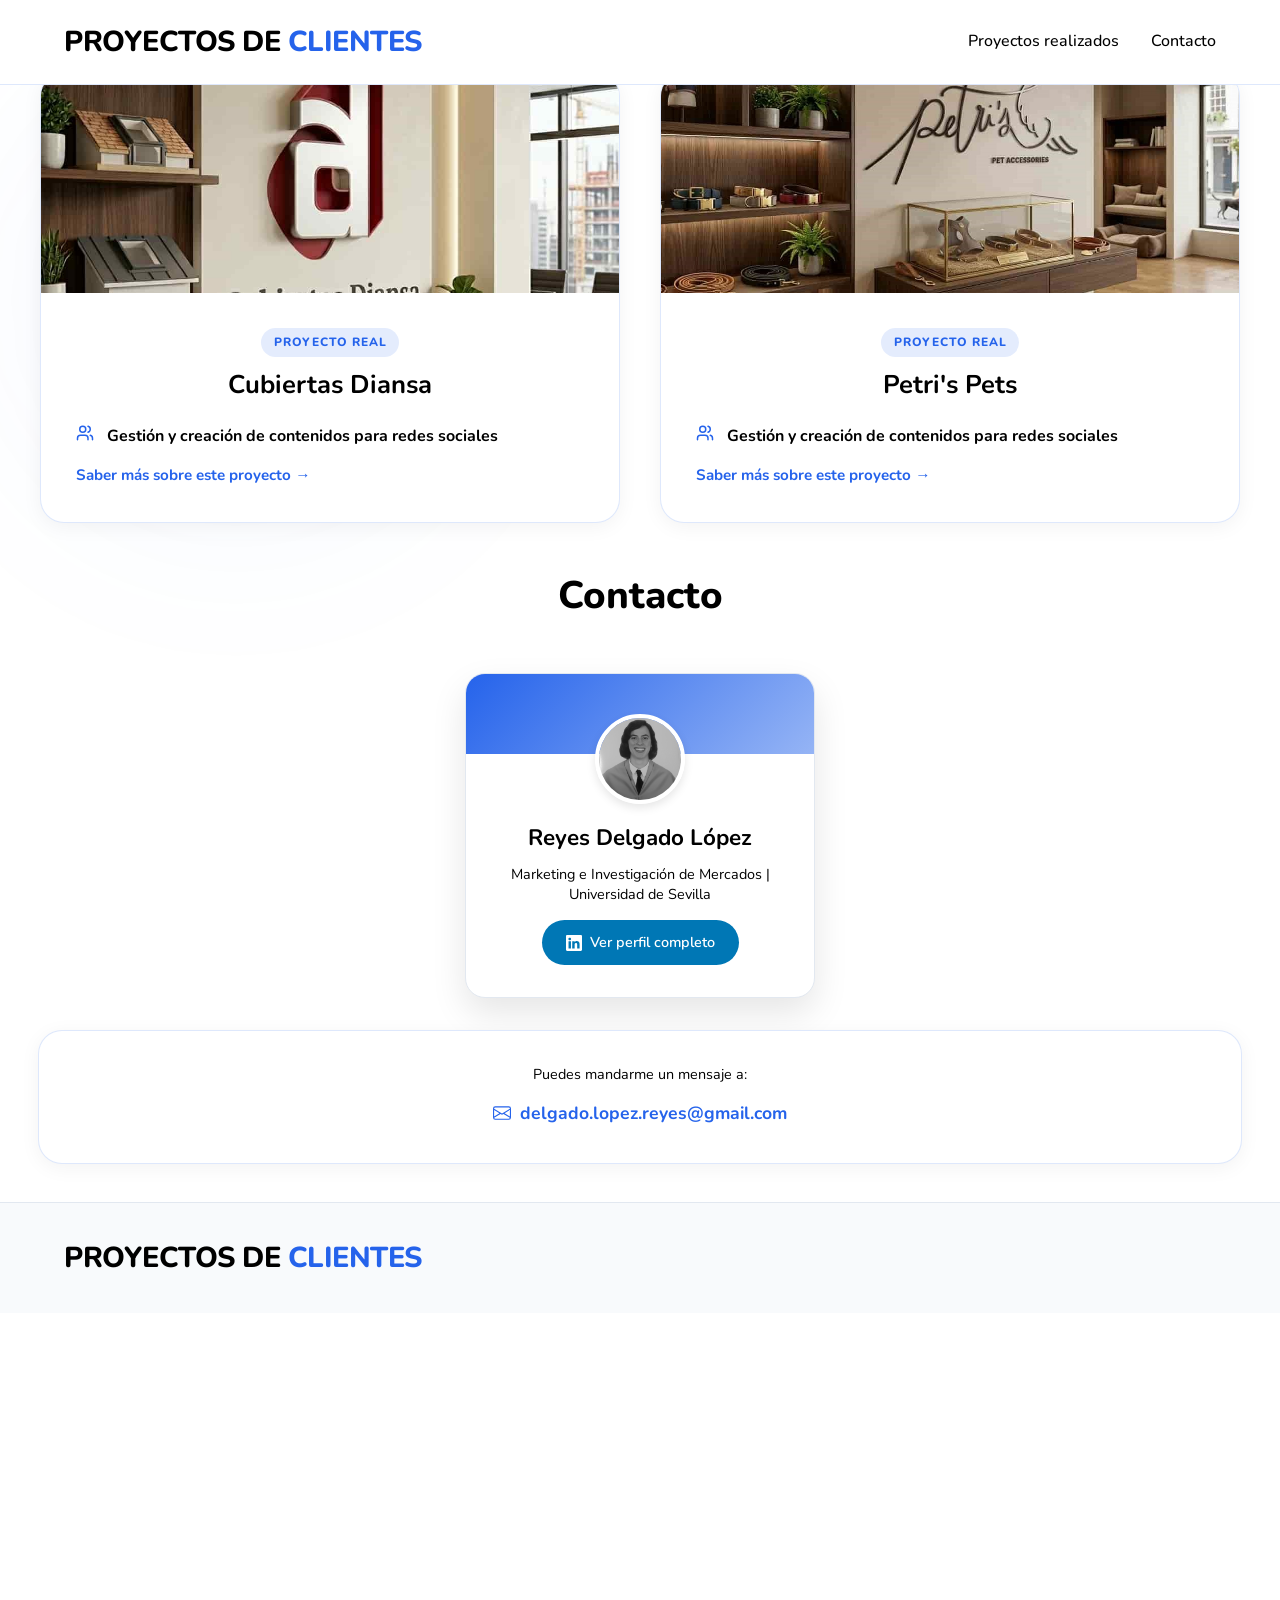
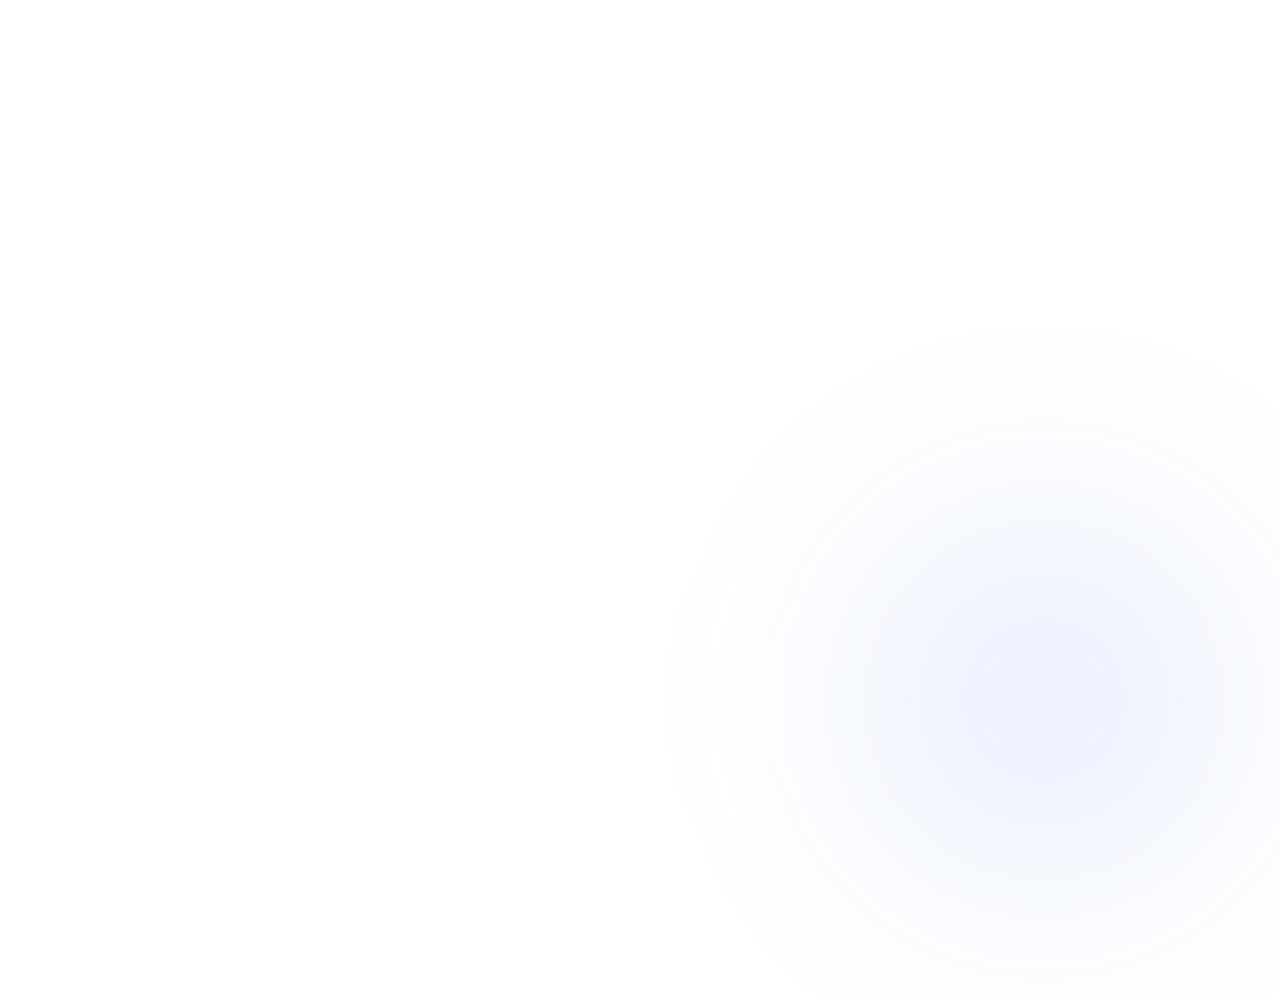
==== commit 328c0591: "Remove expertise section and update footer logo" ====
--- a/index.html
+++ b/index.html
@@ -88,97 +88,7 @@
                 </div>
             </div>
         </section>
-
-        <section id="expertise" class="expertise">
-            <h2 class="section-title reveal">Mis habilidades y conocimiento</h2>
-            <div class="grid">
-                <!-- Analítica y SEO -->
-                <div class="flip-card reveal">
-                    <div class="flip-card-inner">
-                        <div class="flip-card-front glass-card">
-                            <img src="./analytics.png" alt="Analítica y SEO" loading="lazy" decoding="async">
-                            <h3>Analítica y SEO</h3>
-                            <span class="card-hint">Saber más</span>
-                        </div>
-                        <div class="flip-card-back glass-card">
-                            <h3>Analítica y SEO</h3>
-                            <p>Transformo métricas en decisiones con <strong>GA4</strong>, <strong>Hotjar</strong>, <strong>Search Console</strong> y <strong>Power BI</strong>. Domino el SEO técnico y estratégico con <strong>SE Ranking</strong> y <strong>Screaming Frog</strong>.</p>
-                        </div>
-                    </div>
-                </div>
-                <!-- Diseño y Vídeo -->
-                <div class="flip-card reveal" style="transition-delay: 0.1s;">
-                    <div class="flip-card-inner">
-                        <div class="flip-card-front glass-card">
-                            <img src="./design.png" alt="Diseño y vídeo" loading="lazy" decoding="async">
-                            <h3>Diseño y vídeo</h3>
-                            <span class="card-hint">Saber más</span>
-                        </div>
-                        <div class="flip-card-back glass-card">
-                            <h3>Diseño y vídeo</h3>
-                            <p>Tengo experiencia en diseño gráfico utilizando <strong>Canva</strong> y <strong>Procreate</strong> y en edición de vídeo utilizando <strong>CapCut</strong> e <strong>iMovie</strong> para contenido de alto impacto.</p>
-                        </div>
-                    </div>
-                </div>
-                <!-- Gestión de Contenidos y Web -->
-                <div class="flip-card reveal" style="transition-delay: 0.2s;">
-                    <div class="flip-card-inner">
-                        <div class="flip-card-front glass-card">
-                            <img src="./content.png" alt="Contenido y web" loading="lazy" decoding="async">
-                            <h3>Contenido y web</h3>
-                            <span class="card-hint">Saber más</span>
-                        </div>
-                        <div class="flip-card-back glass-card">
-                            <h3>Contenido y web</h3>
-                            <p>Me manejo con <strong>WordPress</strong>, <strong>PrestaShop</strong> y <strong>Drupal</strong> para gestionar contenido. Además, cuento con experiencia en email marketing mediante <strong>Mailchimp</strong> y <strong>Constant Contact</strong> y conocimientos de <strong>HTML/CSS</strong>, utilizando herramientas como <strong>VS Code</strong>.</p>
-                        </div>
-                    </div>
-                </div>
-                <!-- Social Media y Paid Media -->
-                <div class="flip-card reveal" style="transition-delay: 0.3s;">
-                    <div class="flip-card-inner">
-                        <div class="flip-card-front glass-card">
-                            <img src="paid-media.png" alt="Paid media y redes" loading="lazy" decoding="async">
-                            <h3>Paid media y redes sociales</h3>
-                            <span class="card-hint">Saber más</span>
-                        </div>
-                        <div class="flip-card-back glass-card">
-                            <h3>Paid media y redes sociales</h3>
-                            <p>He gestionado campañas en <strong>Google Ads</strong> y <strong>Meta Ads</strong>. Además, he administrado las redes sociales de diversos clientes mediante <strong>Meta Business Suite</strong>, planificando contenido y supervisando los insights.</p>
-                        </div>
-                    </div>
-                </div>
-                <!-- Organización y Productividad -->
-                <div class="flip-card reveal" style="transition-delay: 0.4s;">
-                    <div class="flip-card-inner">
-                        <div class="flip-card-front glass-card">
-                            <img src="productividad.png" alt="Productividad" loading="lazy" decoding="async">
-                            <h3>Productividad</h3>
-                            <span class="card-hint">Saber más</span>
-                        </div>
-                        <div class="flip-card-back glass-card">
-                            <h3>Productividad</h3>
-                            <p>Organizo y gestiono tareas mediante herramientas como <strong>Notion</strong> y <strong>Trello</strong>. Además, domino suites de productividad como <strong>Microsoft Office</strong> y <strong>Google Workspace</strong>, lo que me permite coordinar proyectos de forma eficiente, estructurada y colaborativa.</p>
-                        </div>
-                    </div>
-                </div>
-                <!-- IA y Automatización -->
-                <div class="flip-card reveal" style="transition-delay: 0.5s;">
-                    <div class="flip-card-inner">
-                        <div class="flip-card-front glass-card">
-                            <img src="ia.png" alt="IA" loading="lazy" decoding="async">
-                            <h3>IA</h3>
-                            <span class="card-hint">Saber más</span>
-                        </div>
-                        <div class="flip-card-back glass-card">
-                            <h3>IA</h3>
-                            <p>Me apasiona explorar nuevas herramientas de IA y estar al día de las últimas tendencias en marketing y tecnología. Utilizo soluciones como <strong>Claude Code</strong> para automatizar tareas rutinarias y optimizar procesos.</p>
-                        </div>
-                    </div>
-                </div>
-            </div>
-        </section>
-
+        
         <section id="contact" class="contact">
                 <div class="contact-sidebar">
                     <h1 class="title">Contacto</h1>
@@ -216,7 +126,7 @@
 
     <footer>
         <div class="footer-content">
-            <a href="index.html" class="logo">MARKETING <span class="highlight">DIGITAL</span></a>
+            <a href="index.html" class="logo">PROYECTOS DE <span class="highlight">CLIENTES</span></a>
         </div>
     </footer>
 
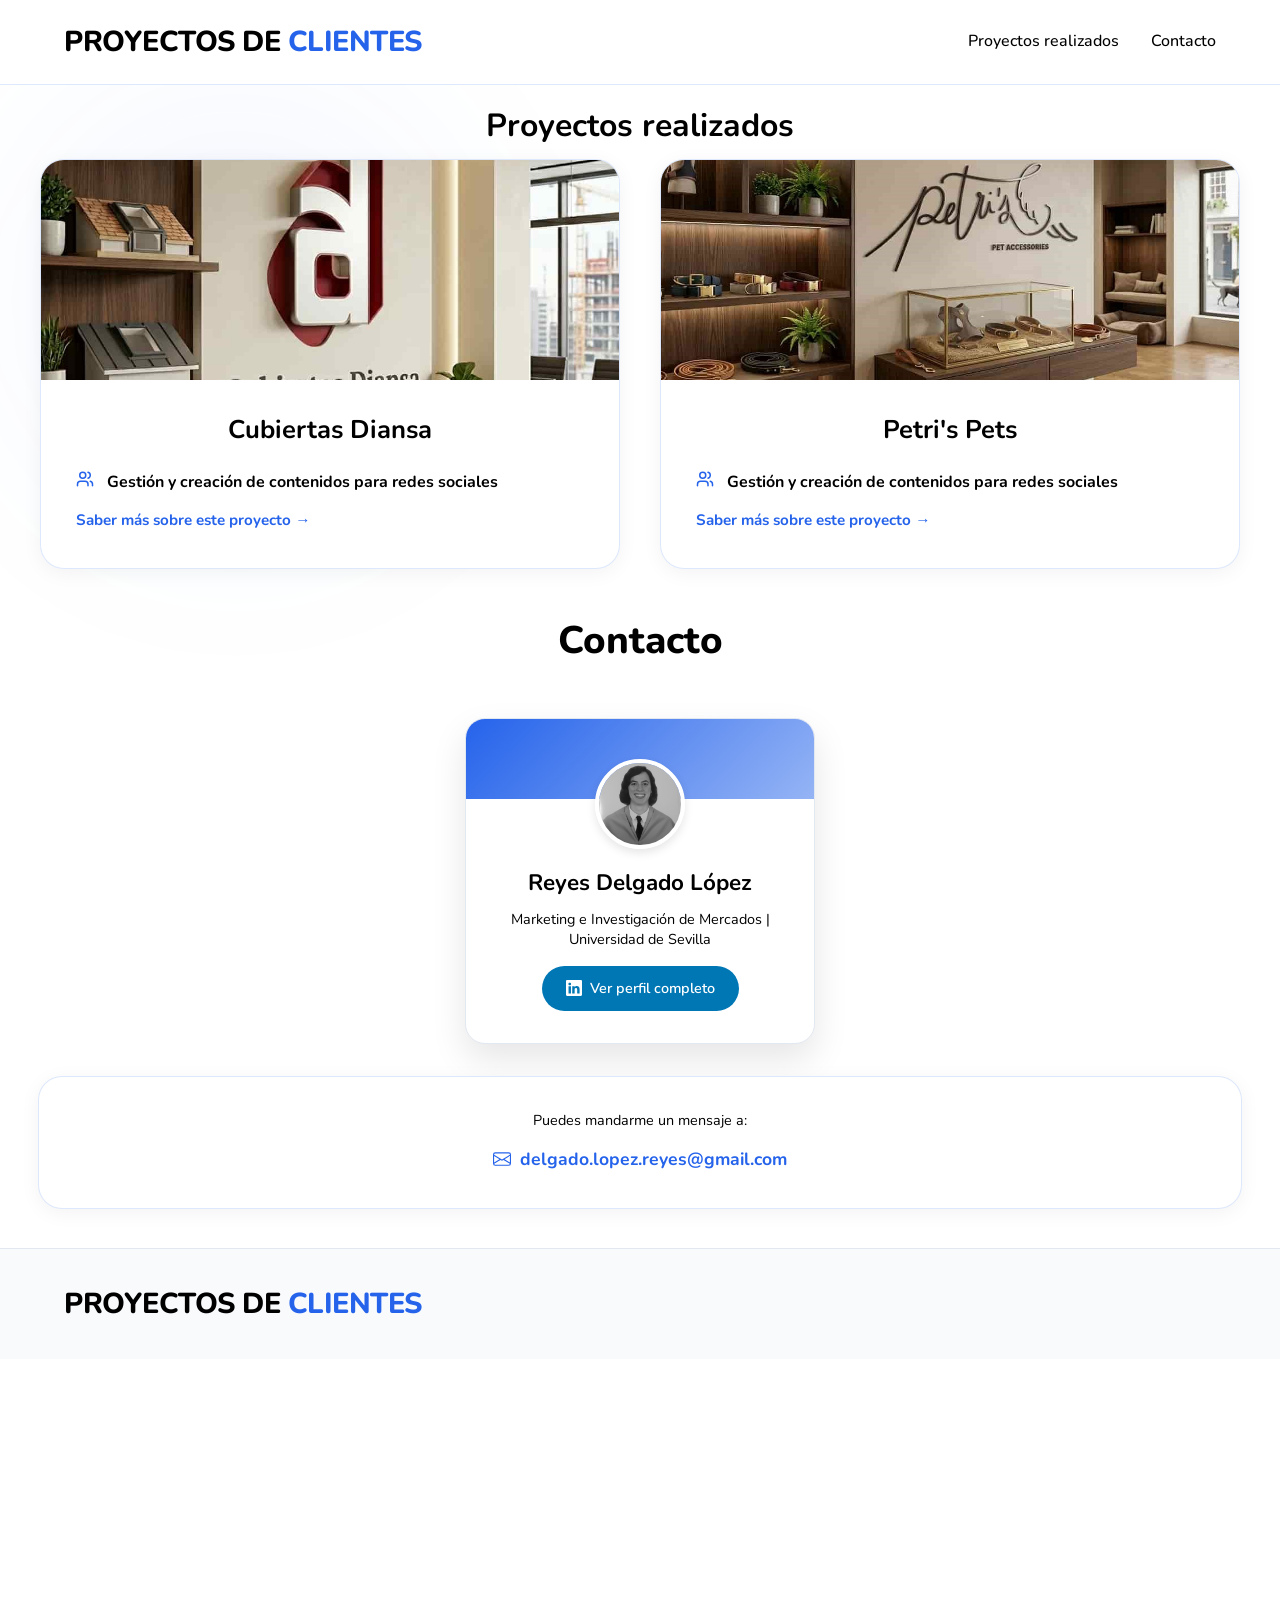
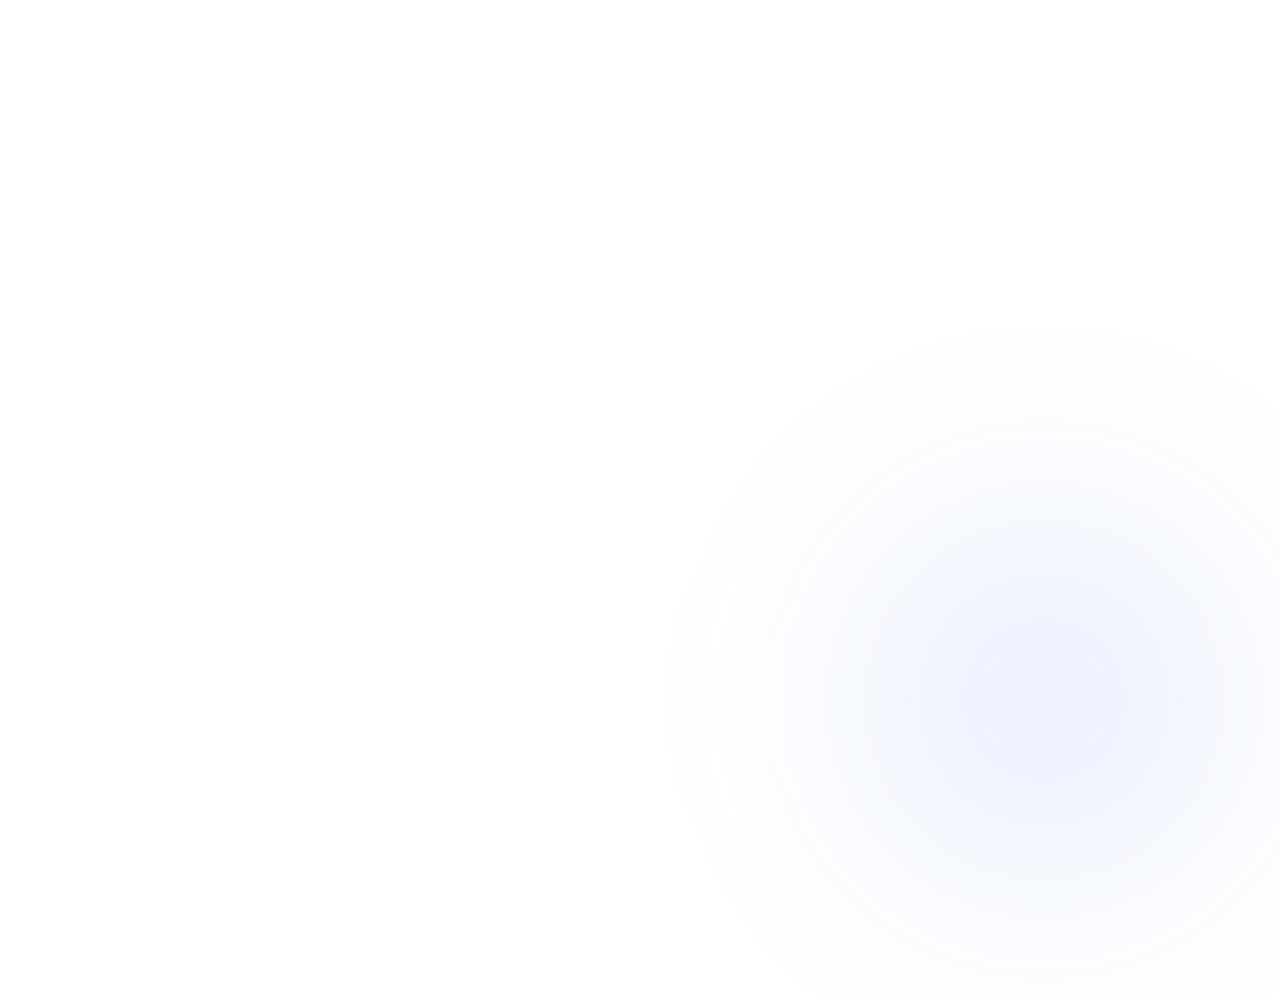
==== commit d4e3c2e7: "Change section title and remove project tags" ====
--- a/index.html
+++ b/index.html
@@ -29,7 +29,7 @@
 
     <main>          
         <section id="projects" class="projects reveal">
-            <h2 class="section-title">Trabajos realizados</h2>            
+            <h2 class="section-title">Proyectos realizados</h2>            
             <div class="projects-grid">
                 <!-- Proyecto 2 -->
                 <div class="project-card glass-card"
@@ -47,7 +47,6 @@
                     </div>
                     <div class="project-info">
                         <div class="project-header">
-                            <span class="project-tag">Proyecto real</span>
                             <h3>Cubiertas Diansa</h3>
                         </div>
                         <p class="project-role">
@@ -75,7 +74,6 @@
                     </div>
                     <div class="project-info">
                         <div class="project-header">
-                            <span class="project-tag">Proyecto real</span>
                             <h3>Petri's Pets</h3>
                         </div>
                         <p class="project-role">
--- a/style.css
+++ b/style.css
@@ -803,6 +803,7 @@
 .reveal.active, .reveal-left.active, .reveal-right.active {
     opacity: 1;
     transform: translate(0);
+    padding-top: 100px;
 }
 
 /* Responsive */
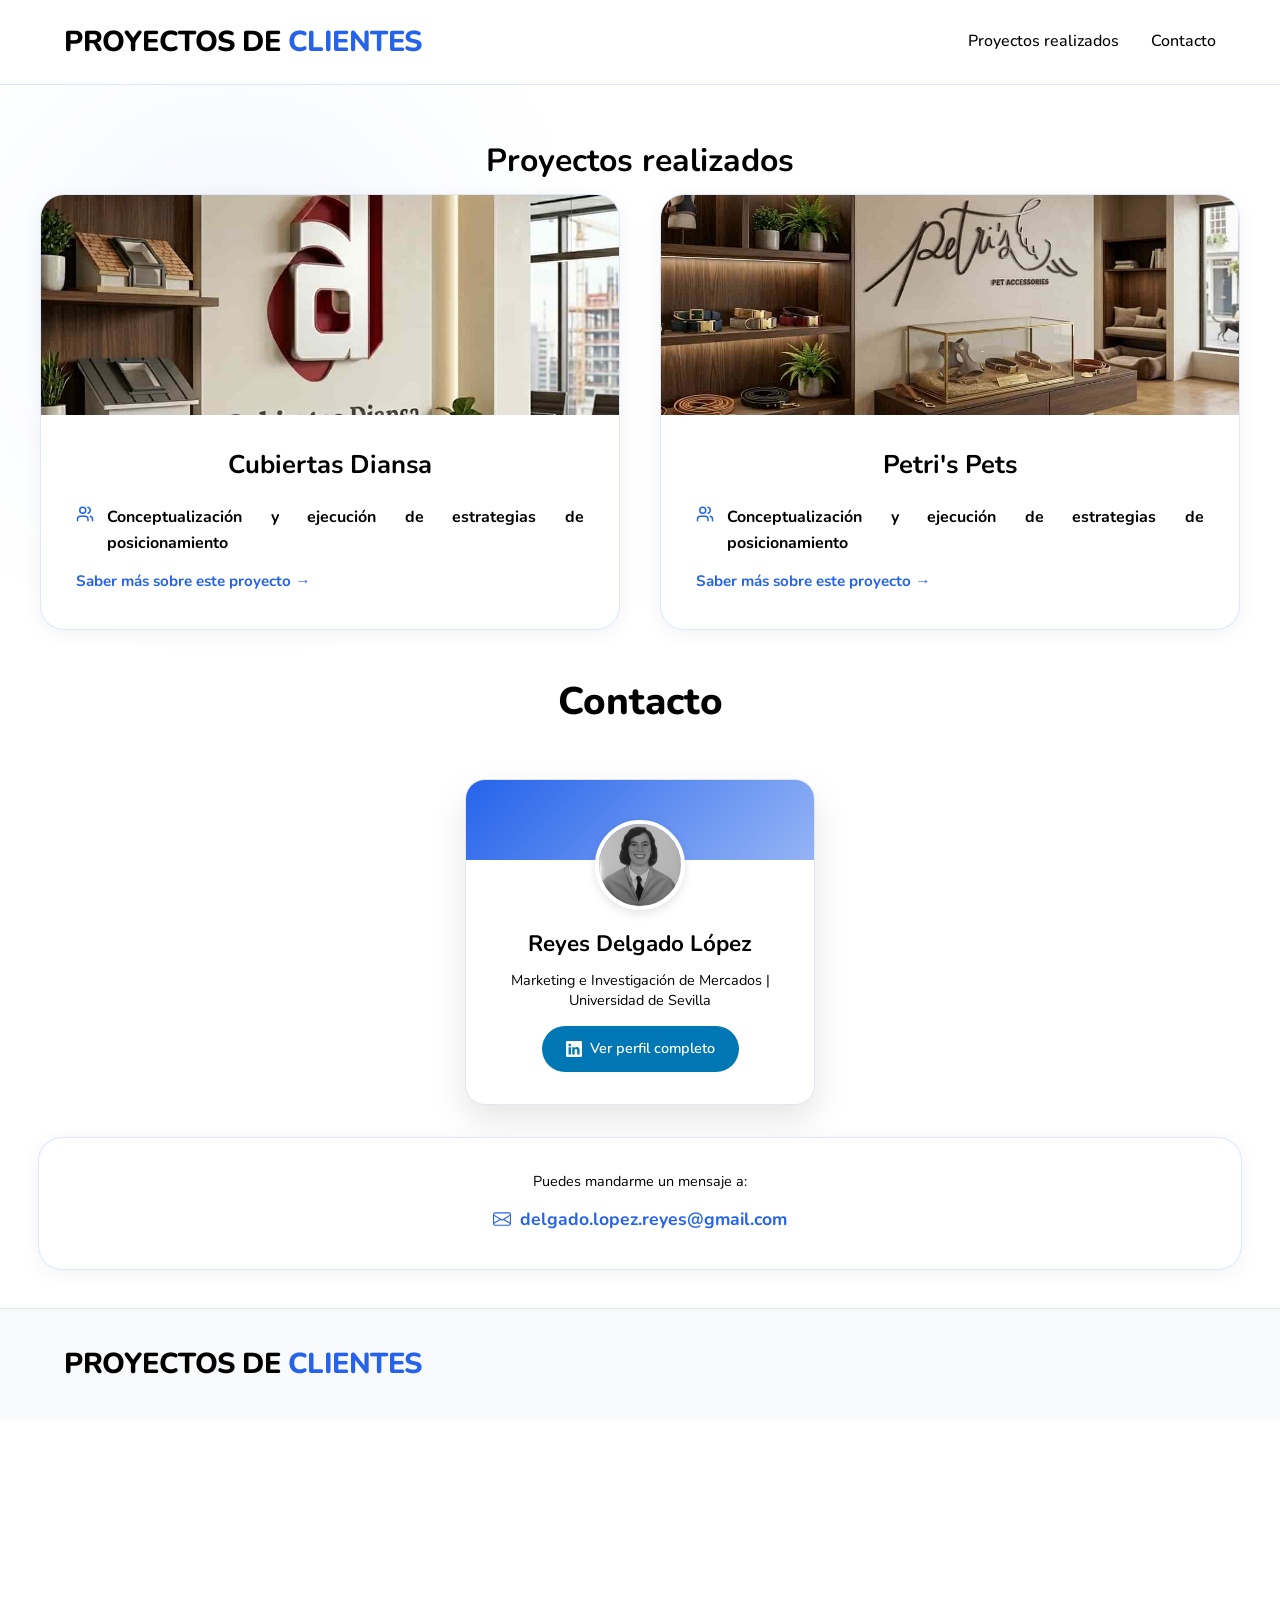
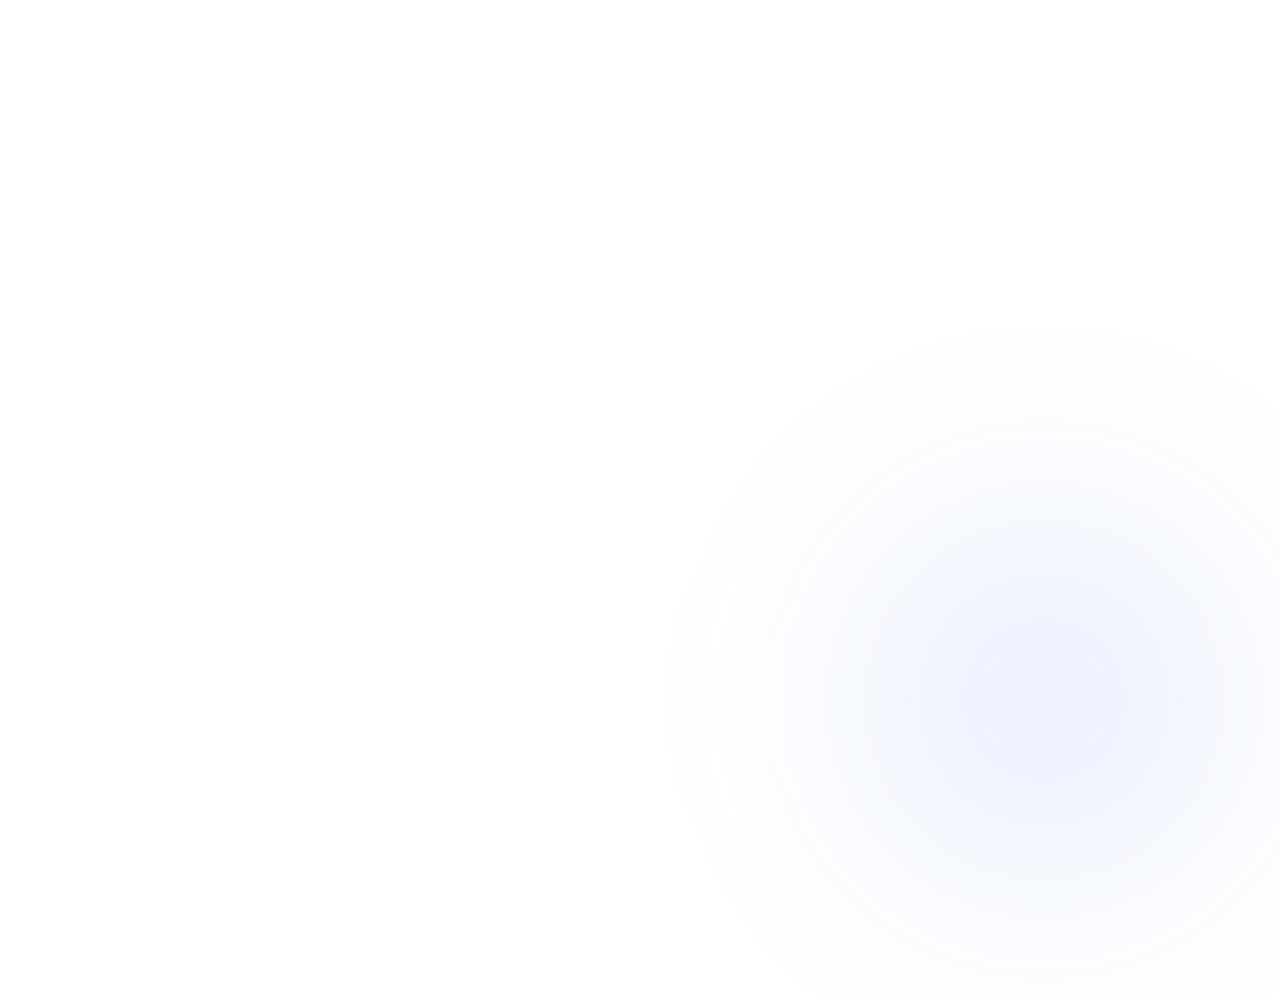
==== commit 2f4cbcad: "Update index.html" ====
--- a/index.html
+++ b/index.html
@@ -35,7 +35,7 @@
                 <div class="project-card glass-card"
                      data-title="Cubiertas Diansa"
                      data-image="cubiertas-diansa.jpg"
-                     data-role="Gestión y creación de contenidos para las redes sociales."
+                     data-role="Conceptualización y ejecución de estrategias de posicionamiento."
                      data-problem="Una empresa de servicios perdía el 60% de sus leads por falta de seguimiento inmediato y personalización. El equipo de ventas no daba abasto con las consultas manuales, lo que generaba frustración en los clientes."
                      data-solution="Propuse la integración de un sistema de pre-calificación mediante IA que automatiza la primera respuesta. Esto permite segmentar los leads en tiempo real según su intención de compra y derivarlos automáticamente al comercial adecuado."
                      data-results="Reducción del tiempo de respuesta de 4 horas a 2 minutos. Incremento del 25% en la tasa de cierre de ventas y ahorro de 10 horas semanales por empleado en tareas administrativas.">
@@ -51,7 +51,7 @@
                         </div>
                         <p class="project-role">
                             <svg xmlns="http://www.w3.org/2000/svg" width="18" height="18" viewBox="0 0 24 24" fill="none" stroke="currentColor" stroke-width="2" stroke-linecap="round" stroke-linejoin="round"><path d="M16 21v-2a4 4 0 0 0-4-4H6a4 4 0 0 0-4 4v2"/><circle cx="9" cy="7" r="4"/><path d="M22 21v-2a4 4 0 0 0-3-3.87"/><path d="M16 3.13a4 4 0 0 1 0 7.75"/></svg>
-                            <strong>Gestión y creación de contenidos para redes sociales</strong>
+                            <strong>Conceptualización y ejecución de estrategias de posicionamiento</strong>
                         </p>
                                                 <!-- Mini Galería de previsualización -->
                                                <a href="proyecto-cubiertas-diansa.html" class="more-link">Saber más sobre este proyecto →</a>
@@ -78,7 +78,7 @@
                         </div>
                         <p class="project-role">
                             <svg xmlns="http://www.w3.org/2000/svg" width="18" height="18" viewBox="0 0 24 24" fill="none" stroke="currentColor" stroke-width="2" stroke-linecap="round" stroke-linejoin="round"><path d="M16 21v-2a4 4 0 0 0-4-4H6a4 4 0 0 0-4 4v2"/><circle cx="9" cy="7" r="4"/><path d="M22 21v-2a4 4 0 0 0-3-3.87"/><path d="M16 3.13a4 4 0 0 1 0 7.75"/></svg>
-                            <strong>Gestión y creación de contenidos para redes sociales</strong>
+                            <strong>Conceptualización y ejecución de estrategias de posicionamiento</strong>
                         </p>
                         
                         <a href="proyecto-petris-pets.html" class="more-link">Saber más sobre este proyecto →</a>
--- a/style.css
+++ b/style.css
@@ -296,6 +296,7 @@
     font-size: 2rem;
     text-align: center;
     margin-bottom: 0.5rem;
+    margin-top: 85px;
 }
 
 .section-subtitle {
@@ -803,7 +804,7 @@
 .reveal.active, .reveal-left.active, .reveal-right.active {
     opacity: 1;
     transform: translate(0);
-    padding-top: 100px;
+    padding-top: 50px;
 }
 
 /* Responsive */
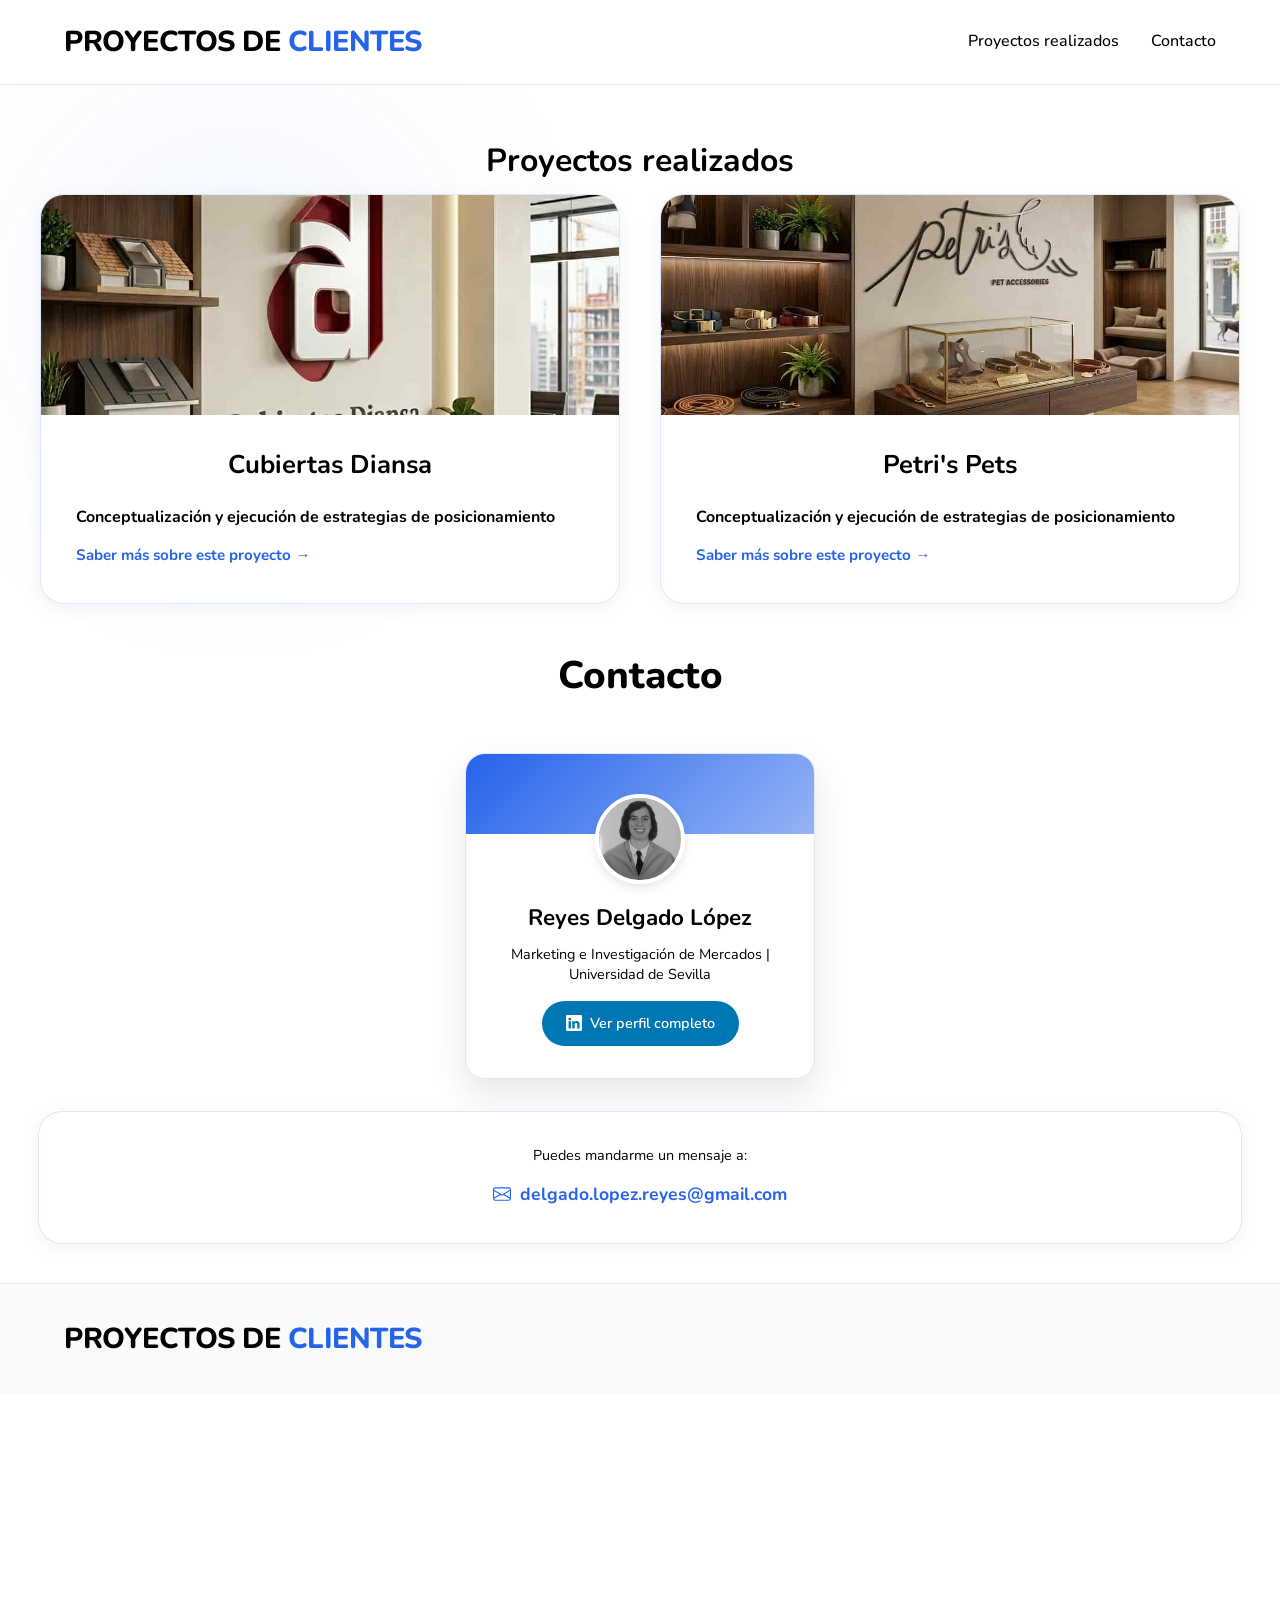
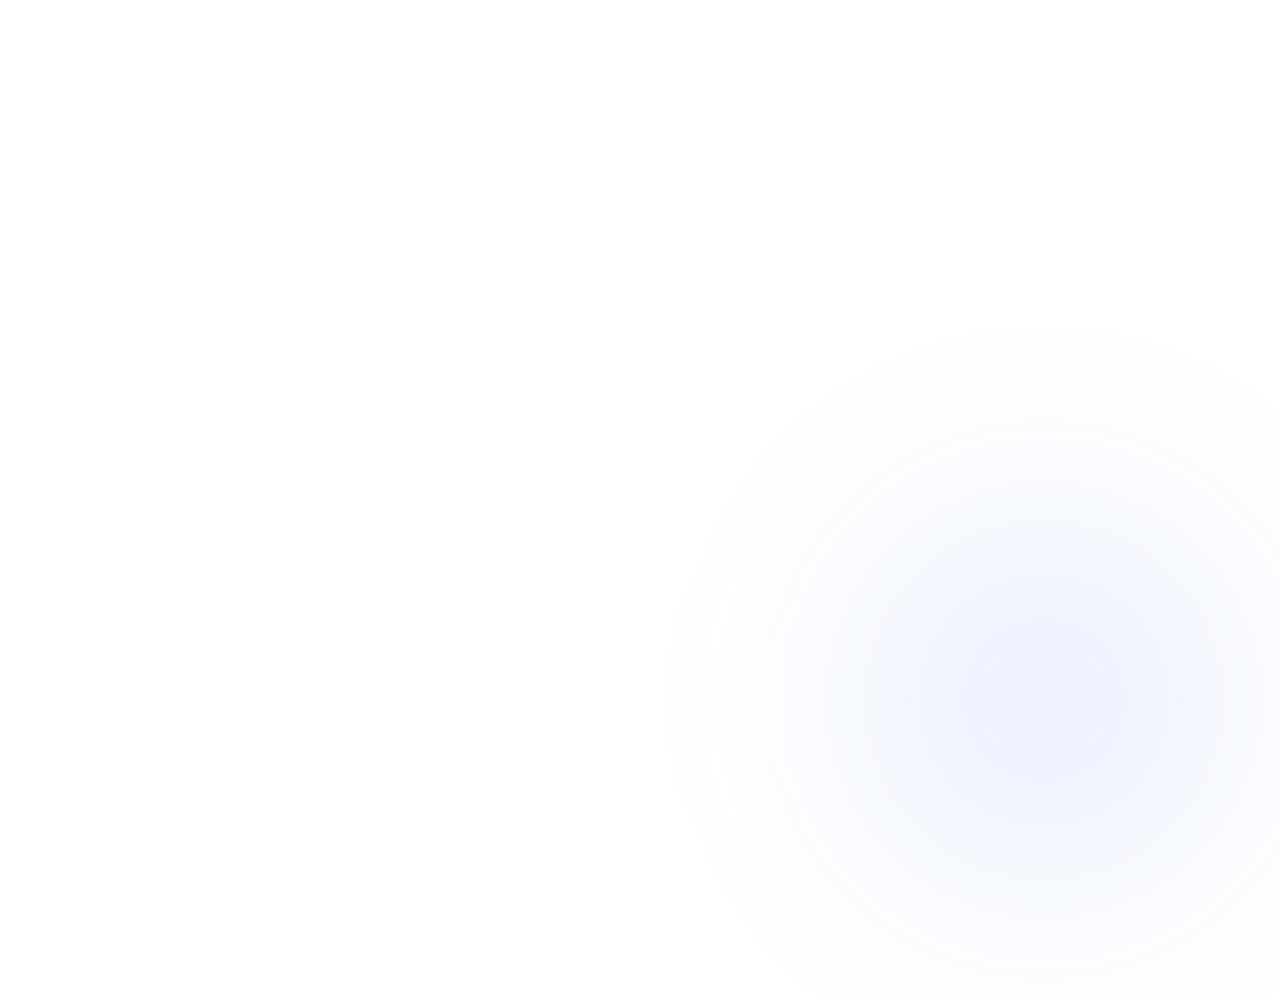
==== commit a5246c7e: "Remove duplicate SVG elements from project roles" ====
--- a/index.html
+++ b/index.html
@@ -50,7 +50,6 @@
                             <h3>Cubiertas Diansa</h3>
                         </div>
                         <p class="project-role">
-                            <svg xmlns="http://www.w3.org/2000/svg" width="18" height="18" viewBox="0 0 24 24" fill="none" stroke="currentColor" stroke-width="2" stroke-linecap="round" stroke-linejoin="round"><path d="M16 21v-2a4 4 0 0 0-4-4H6a4 4 0 0 0-4 4v2"/><circle cx="9" cy="7" r="4"/><path d="M22 21v-2a4 4 0 0 0-3-3.87"/><path d="M16 3.13a4 4 0 0 1 0 7.75"/></svg>
                             <strong>Conceptualización y ejecución de estrategias de posicionamiento</strong>
                         </p>
                                                 <!-- Mini Galería de previsualización -->
@@ -77,7 +76,6 @@
                             <h3>Petri's Pets</h3>
                         </div>
                         <p class="project-role">
-                            <svg xmlns="http://www.w3.org/2000/svg" width="18" height="18" viewBox="0 0 24 24" fill="none" stroke="currentColor" stroke-width="2" stroke-linecap="round" stroke-linejoin="round"><path d="M16 21v-2a4 4 0 0 0-4-4H6a4 4 0 0 0-4 4v2"/><circle cx="9" cy="7" r="4"/><path d="M22 21v-2a4 4 0 0 0-3-3.87"/><path d="M16 3.13a4 4 0 0 1 0 7.75"/></svg>
                             <strong>Conceptualización y ejecución de estrategias de posicionamiento</strong>
                         </p>
                         
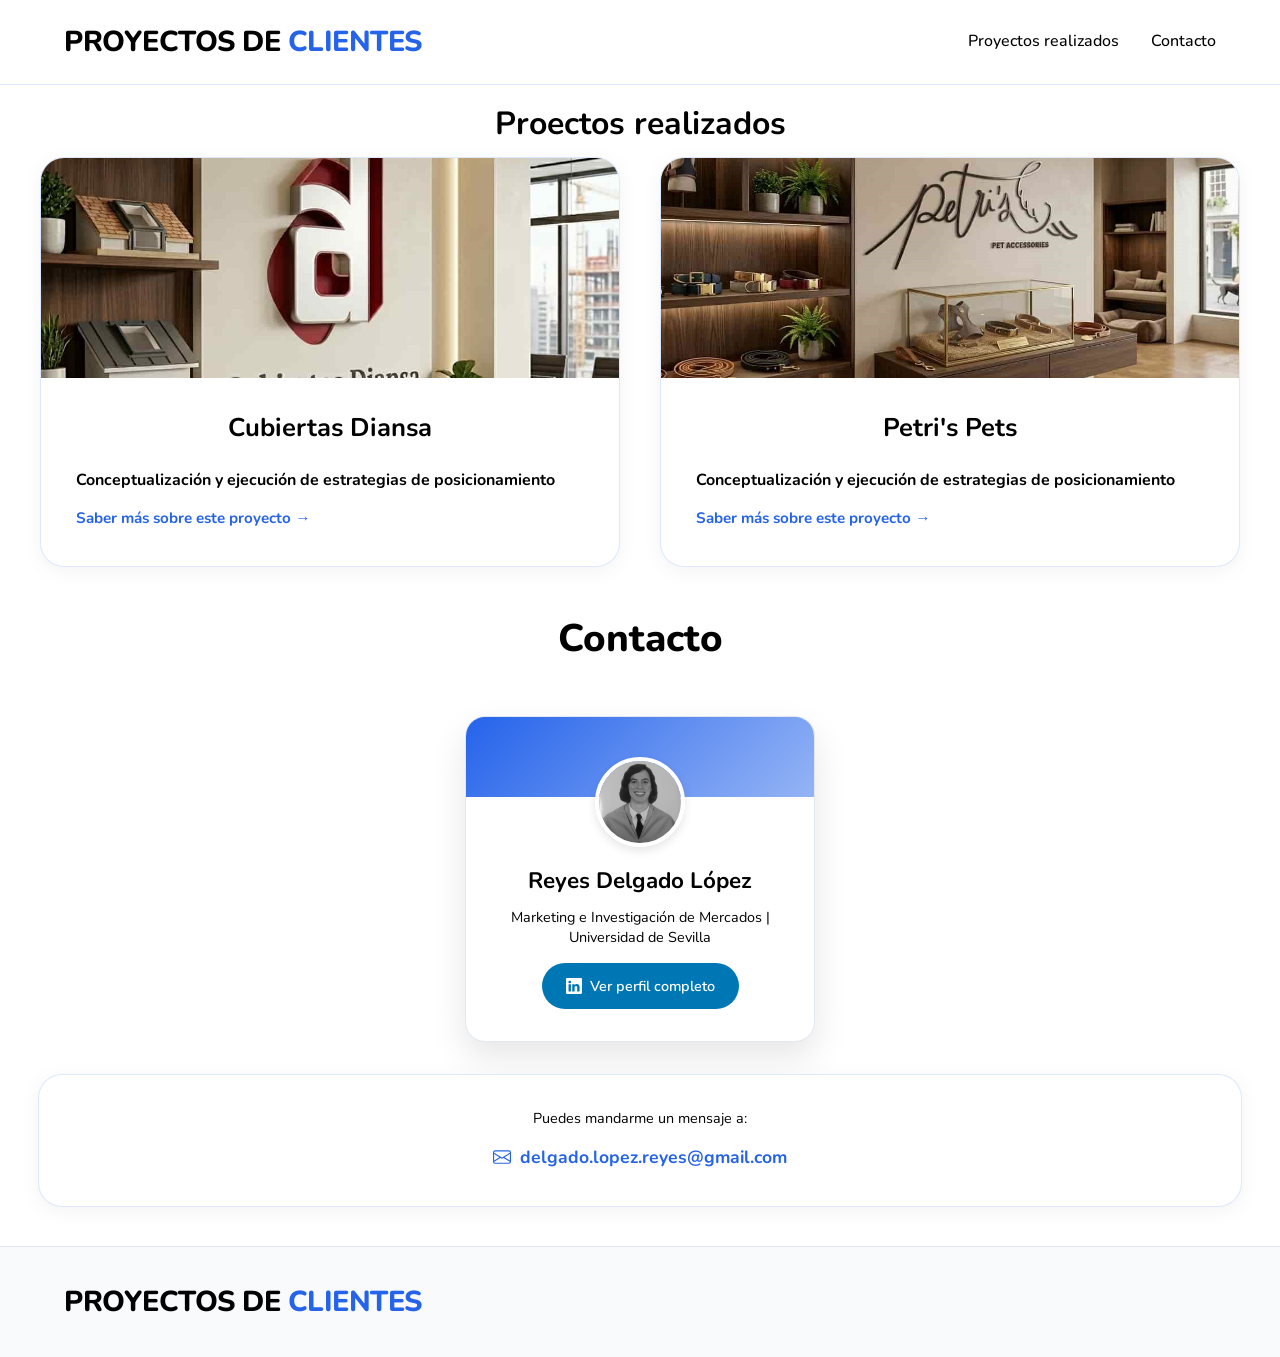
==== commit 35dee34c: "Update index.html" ====
--- a/index.html
+++ b/index.html
@@ -29,7 +29,7 @@
 
     <main>          
         <section id="projects" class="projects reveal">
-            <h2 class="section-title">Proyectos realizados</h2>            
+            <h2 class="section-title">Proectos realizados</h2>            
             <div class="projects-grid">
                 <!-- Proyecto 2 -->
                 <div class="project-card glass-card"
--- a/style.css
+++ b/style.css
@@ -25,26 +25,6 @@
 
 h1, h2, h3, h4, .logo, .nav-links {
     font-family: 'Nunito', sans-serif;
-}
-
-/* Background Blobs - All in Green Lime */
-.blob-bg {
-    position: absolute; /* Changed from fixed to absolute for better scroll performance */
-    top: 0;
-    left: -5%;
-    width: 600px;
-    height: 600px;
-    border-radius: 50%;
-    background: radial-gradient(circle, rgba(37, 99, 235, 0.08) 0%, rgba(255, 255, 255, 0) 70%);
-    z-index: -1;
-    filter: blur(80px);
-    pointer-events: none;
-}
-.blob-bg.blob-2 {
-    top: 2000px; /* Positioned further down instead of fixed bottom */
-    left: auto;
-    right: -5%;
-    background: radial-gradient(circle, rgba(37, 99, 235, 0.12) 0%, rgba(255, 255, 255, 0) 70%);
 }
 
 .gradient-text {
@@ -804,7 +784,6 @@
 .reveal.active, .reveal-left.active, .reveal-right.active {
     opacity: 1;
     transform: translate(0);
-    padding-top: 50px;
 }
 
 /* Responsive */
